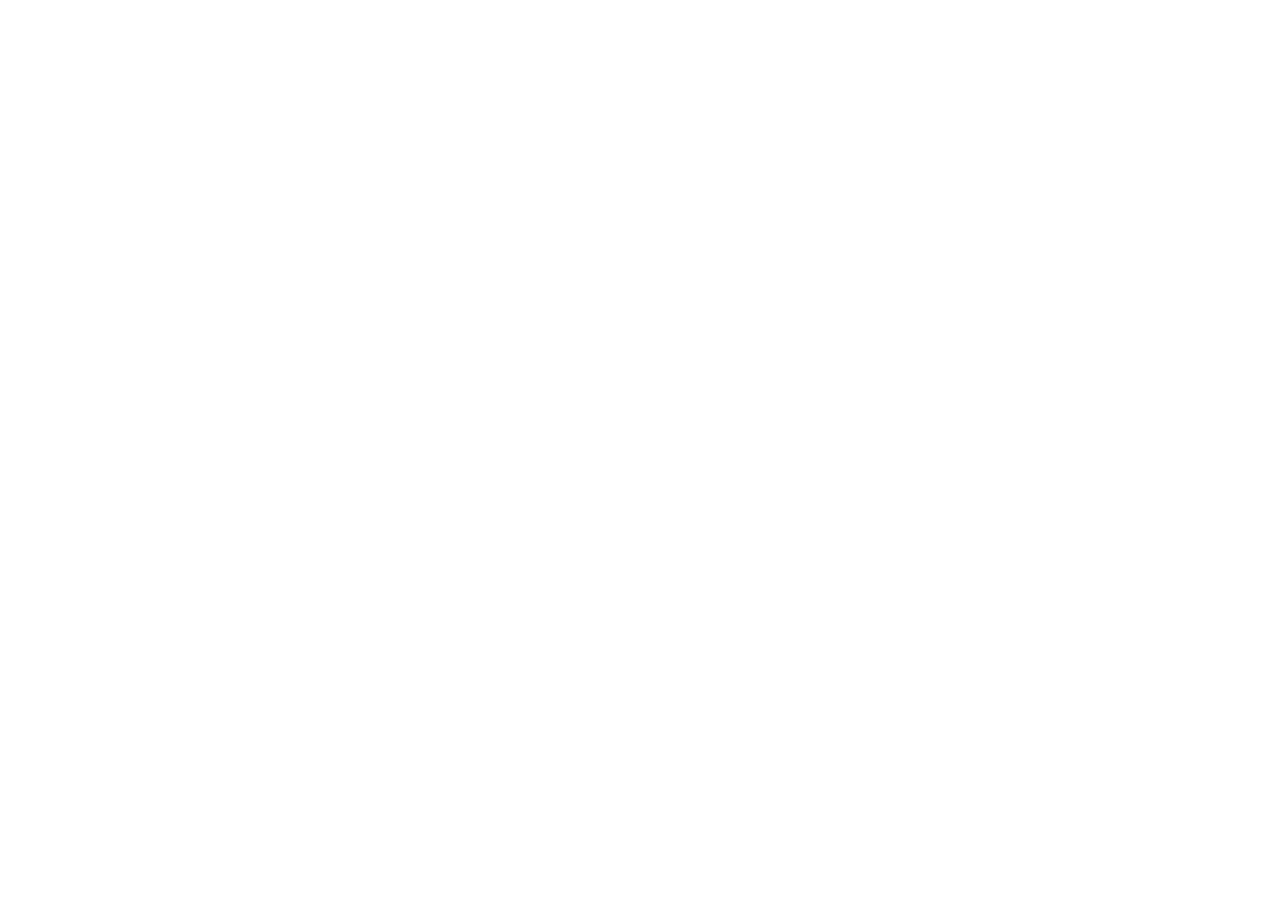
==== index.html @ e0733665 "adding files" ====
<!DOCTYPE html>
<html lan="en">
    <head>
        <meta charset="UTF-8">
        <meta name="viewport" content="width=device-width, initial-scale=1.0"> 
        <title></title>
    
    </head>
    
    <body>
<script src="index.js"> </script>
    </body>

    </html>
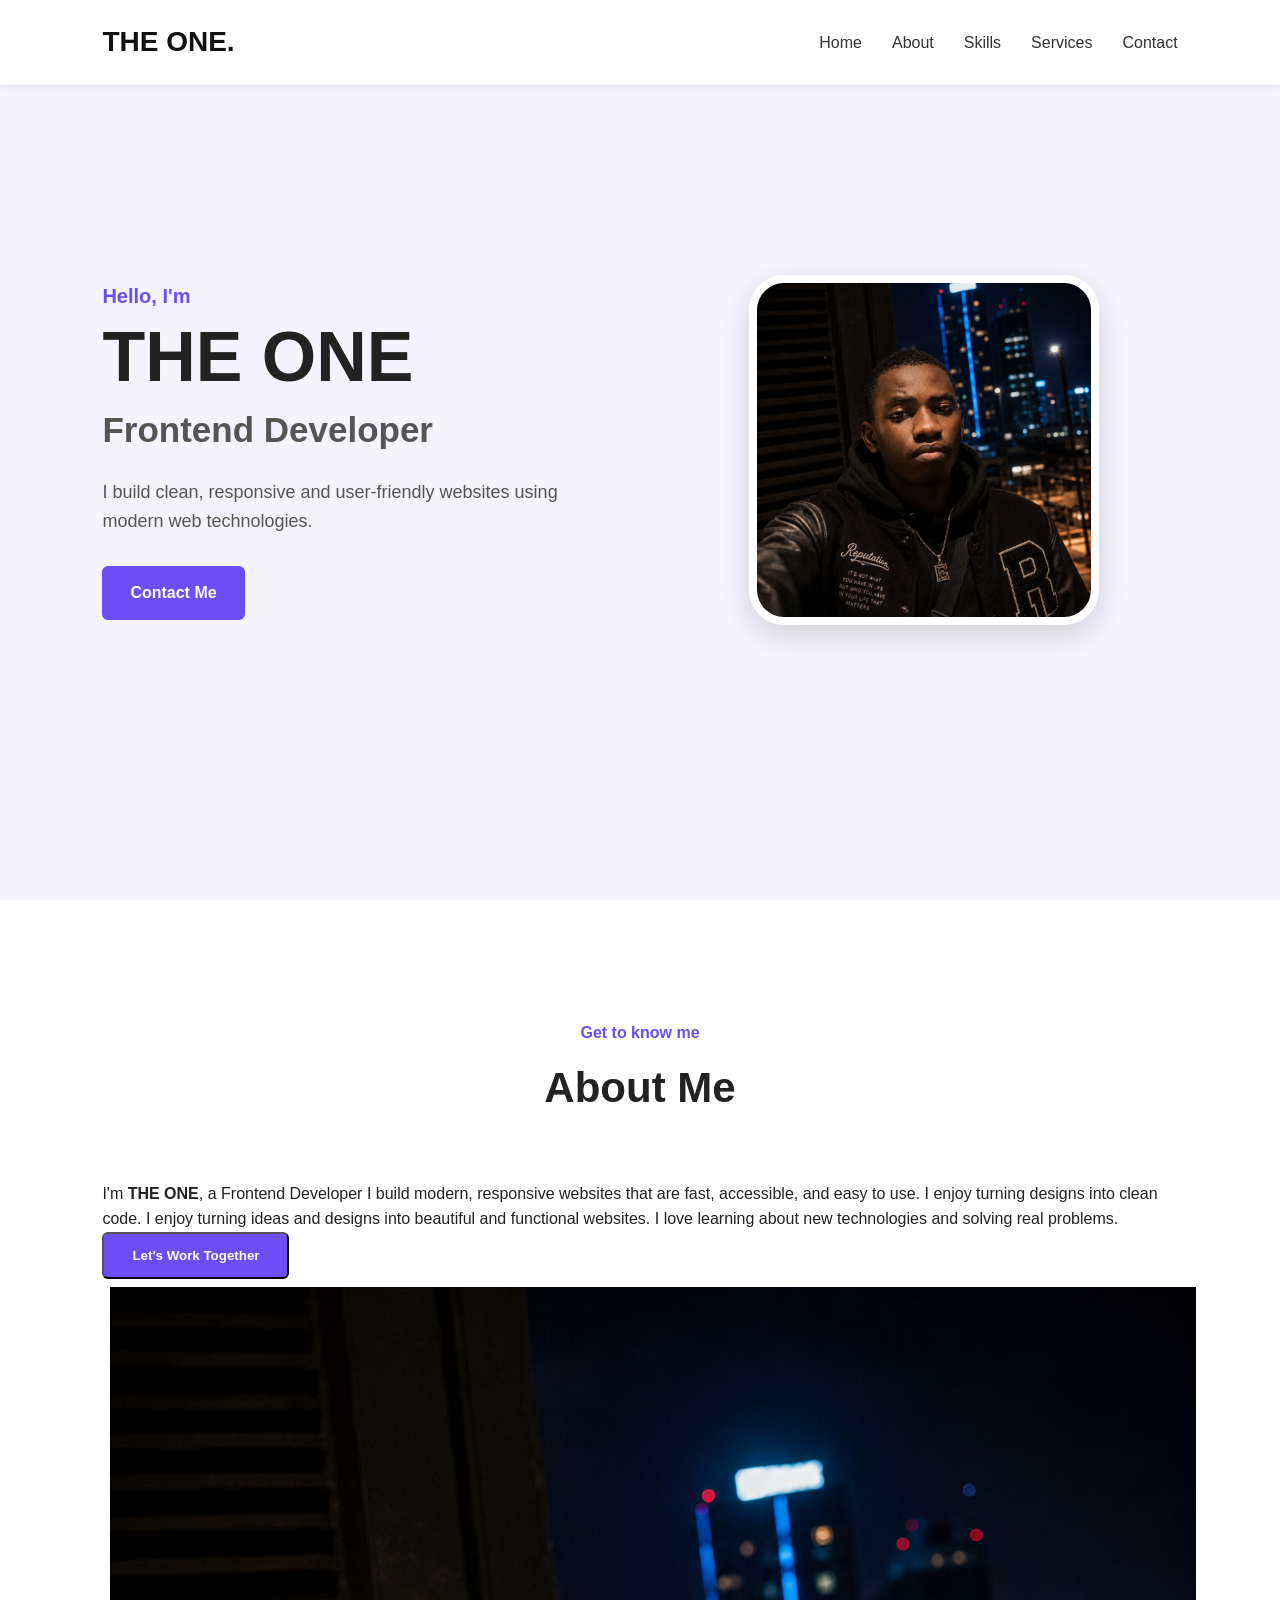
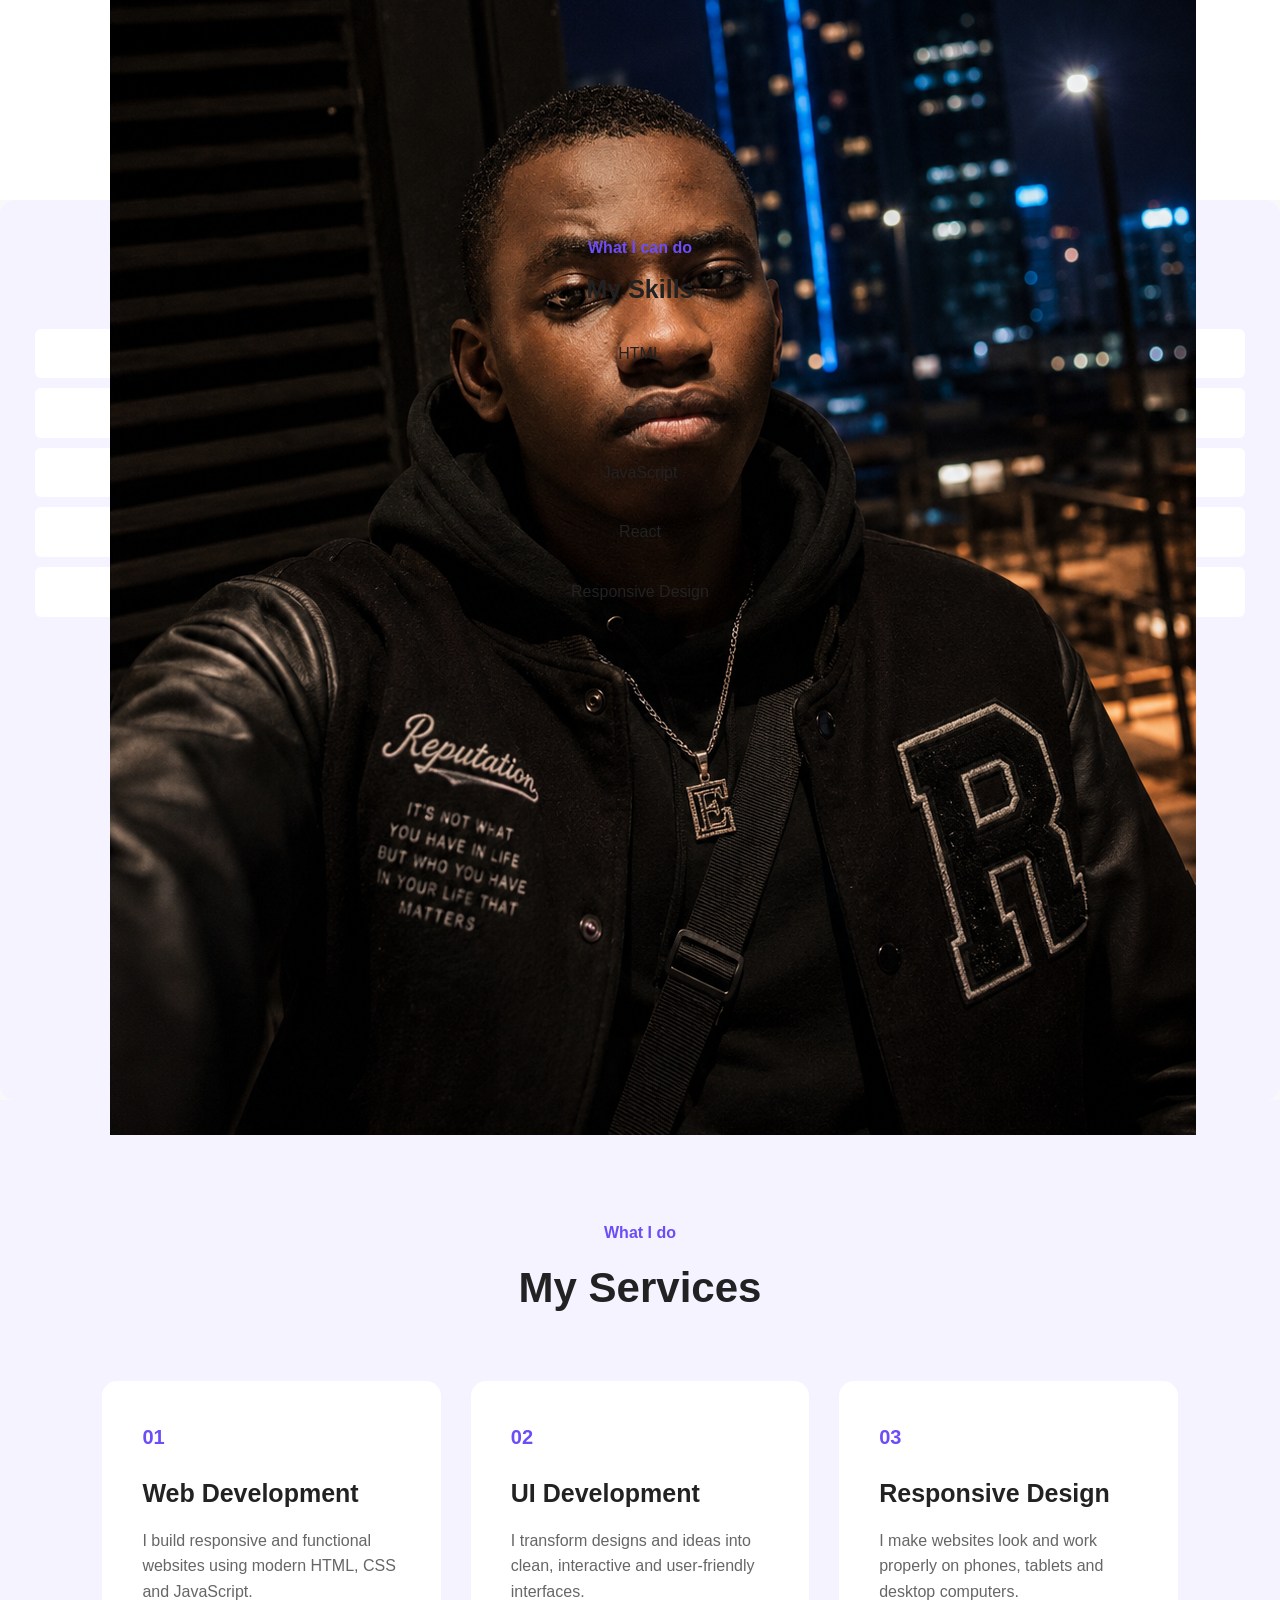
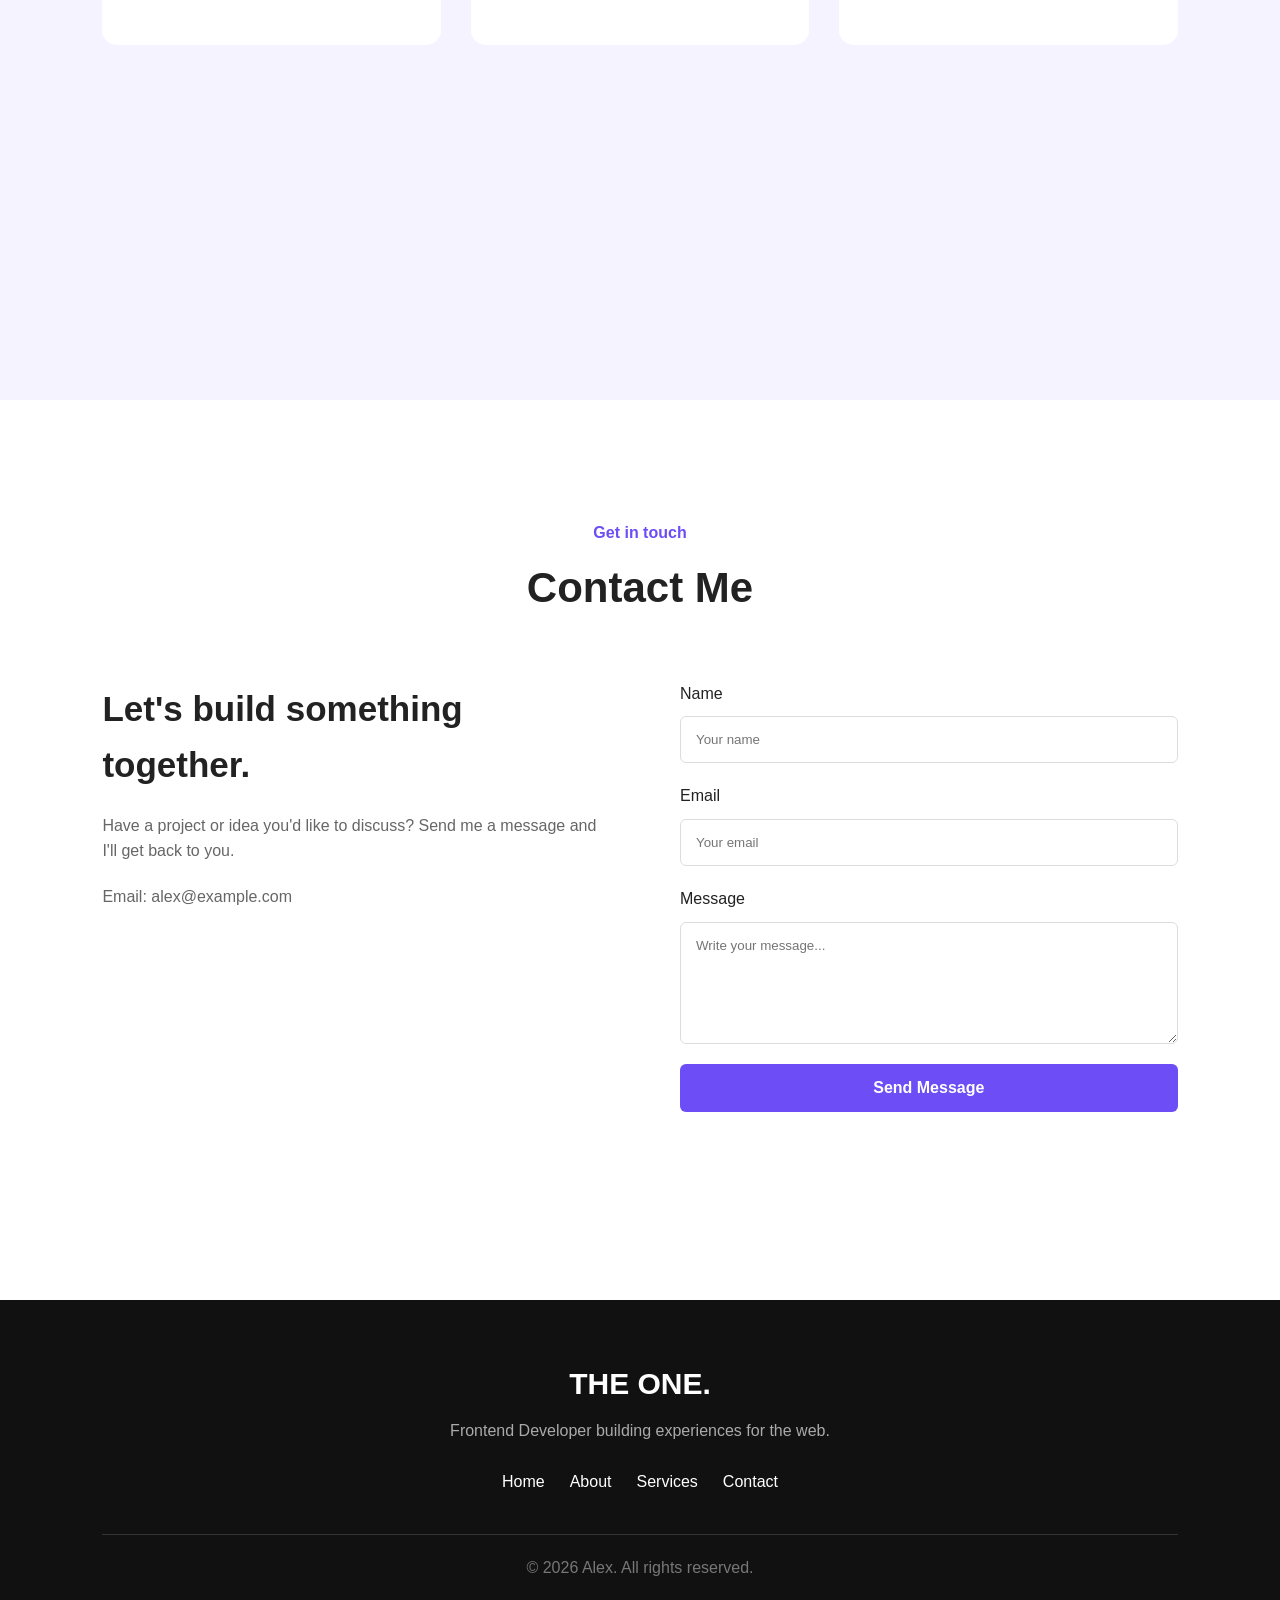
==== commit 13056f0a: "updating root name" ====
--- a/index.html
+++ b/index.html
@@ -2,13 +2,311 @@
 <html lan="en">
     <head>
         <meta charset="UTF-8">
-        <meta name="viewport" content="width=device-width, initial-scale=1.0"> 
-        <title></title>
-    
+<meta name="viewport" content="width=device-width, initial-scale=1.0">    
+<title>my assignment</title>
+<link rel="stylesheet" href="only.css">
+<!--<img src="myproject.jpg">-->
     </head>
-    
     <body>
-<script src="index.js"> </script>
+
+
+        
+    <!-- ================= NAVBAR ================= -->
+
+    <nav class="navbar">
+
+        <div class="logo">
+            <a href="#home">THE ONE.</a>
+        </div>
+
+        <div class="nav-links">
+            <a href="#home">Home</a>
+            <a href="#about">About</a>
+            <a href="#skills">Skills</a>
+            <a href="#Services">Services</a>
+            <a href="#contact">Contact</a>
+        </div>
+
+    </nav>
+      <!-- ================= HOME ================= -->
+
+    <section id="home" class="hero">
+
+        <div class="hero-content">
+
+            <p class="small-text">
+                Hello, I'm
+            </p>
+
+            <h1>
+                THE ONE
+            </h1>
+
+            <h2>
+                Frontend Developer
+            </h2>
+
+            <p>
+                I build clean, responsive and user-friendly websites
+                using modern web technologies.
+            </p>
+
+            <a href="#contact" class="btn">
+                Contact Me
+            </a>
+
+        </div>
+
+
+        <div class="hero-image">
+
+            <img
+                src="my pic.png"
+                alt="THE ONE profile picture"
+            >
+
+        </div>
+
+    </section>
+
+<!-- ===================== ABOUT =========================== -->
+
+    <section id="about" class="about">
+
+   <div class="section-heading">
+
+    <p>Get to know me</p>
+    <h2>About Me</h2>
+
+    </div>
+
+    <div>
+        <p>I'm <strong>THE ONE</strong>, a Frontend Developer
+        
+            I build modern, responsive websites that are fast, accessible, and easy to use. 
+            I enjoy turning designs into clean code.
+          I enjoy turning ideas and designs into beautiful and functional websites.
+            I love learning about new technologies and solving real problems. 
+        </p>
+        <button class="btn">Let's Work Together</button>
+    </div>
+    <div class="about-image">
+        <img src="my pic.png" alt="THE ONE profile picture">
+    </div>
+
+</div>
+    </section>    
+
+    <section id="skills" class="skills">
+        <div class="section-heading">
+            <p>What I can do</p>
+             <h3>My Skills</h3>
+
+                <ul>
+                    <li>HTML</li>
+                    <li>CSS</li>
+                    <li>JavaScript</li>
+                    <li>React</li>
+                    <li>Responsive Design</li>
+                </ul>
+
+        </div>
+
+    </section>
+
+     <!-- ================= SERVICES ================= -->
+
+    <section id="Services" class="services">
+
+        <div class="section-heading">
+
+            <p>What I do</p>
+
+            <h2>My Services</h2>
+
+        </div>
+
+
+        <div class="service-container">
+
+            <!-- Service 1 -->
+
+            <div class="service-card">
+
+                <div class="service-number">
+                    01
+                </div>
+
+                <h3>
+                    Web Development
+                </h3>
+
+                <p>
+                    I build responsive and functional websites
+                    using modern HTML, CSS and JavaScript.
+                </p>
+
+            </div>
+
+
+            <!-- Service 2 -->
+
+            <div class="service-card">
+
+                <div class="service-number">
+                    02
+                </div>
+
+                <h3>
+                    UI Development
+                </h3>
+
+                <p>
+                    I transform designs and ideas into clean,
+                    interactive and user-friendly interfaces.
+                </p>
+
+            </div>
+
+
+            <!-- Service 3 -->
+
+            <div class="service-card">
+
+                <div class="service-number">
+                    03
+                </div>
+                <h3>
+                    Responsive Design
+                </h3>
+
+                <p>
+                    I make websites look and work properly on
+                    phones, tablets and desktop computers.
+                </p>
+
+            </div>
+
+        </div>
+
+    </section>
+
+    <!-- ================= CONTACT ================= -->
+
+    <section id="contact" class="contact">
+
+        <div class="section-heading">
+
+            <p>Get in touch</p>
+
+            <h2>Contact Me</h2>
+
+        </div>
+
+
+        <div class="contact-container">
+
+            <div class="contact-text">
+
+                <h3>
+                    Let's build something together.
+                </h3>
+
+                <p>
+                    Have a project or idea you'd like to discuss?
+                    Send me a message and I'll get back to you.
+                </p>
+
+                <p>
+                    Email: alex@example.com
+                </p>
+
+            </div>
+
+
+            <form class="contact-form">
+
+                <label for="name">
+                    Name
+                </label>
+
+                <input
+                    type="text"
+                    id="name"
+                    placeholder="Your name"
+                >
+
+
+                <label for="email">
+                    Email
+                </label>
+
+                <input
+                    type="email"
+                    id="email"
+                    placeholder="Your email"
+                >
+
+
+                <label for="message">
+                    Message
+                </label>
+
+                <textarea
+                    id="message"
+                    rows="6"
+                    placeholder="Write your message..."
+                ></textarea>
+
+
+                <button type="submit">
+                    Send Message
+                </button>
+
+            </form>
+
+        </div>
+
+    </section>
+
+     <!-- ================= FOOTER ================= -->
+
+    <footer>
+
+        <div class="footer-content">
+
+            <h2>THE ONE.</h2>
+
+            <p>
+                Frontend Developer building experiences for the web.
+            </p>
+
+            <div class="footer-links">
+
+                <a href="#home">Home</a>
+
+                <a href="#about">About</a>
+
+                <a href="#services">Services</a>
+
+                <a href="#contact">Contact</a>
+
+            </div>
+
+        </div>
+
+
+        <div class="copyright">
+
+            <p>
+                © 2026 Alex. All rights reserved.
+            </p>
+
+        </div>
+
+    </footer>
+
+
+   
     </body>
-
-    </html>+</html>
--- a/only.css
+++ b/only.css
@@ -0,0 +1,575 @@
+
+* {
+    margin: 0;
+    padding: 0;
+    box-sizing: border-box;
+}
+
+
+html {
+    scroll-behavior: smooth;
+}
+
+
+body {
+    font-family: Arial, Helvetica, sans-serif;
+    line-height: 1.6;
+    color: #222;
+    background: #f8f8f8;
+}
+
+
+/* =========================
+   NAVBAR
+========================= */
+
+.navbar {
+    position: fixed;
+    top: 0;
+    left: 0;
+
+    width: 100%;
+
+    display: flex;
+    justify-content: space-between;
+    align-items: center;
+
+    padding: 20px 8%;
+
+    background: white;
+
+    z-index: 1000;
+
+    box-shadow: 0 2px 10px rgba(0, 0, 0, 0.08);
+}
+
+
+.logo a {
+    text-decoration: none;
+
+    color: #111;
+
+    font-size: 28px;
+
+    font-weight: bold;
+}
+
+
+.nav-links {
+    display: flex;
+
+    gap: 30px;
+}
+
+
+.nav-links a {
+    text-decoration: none;
+
+    color: #333;
+
+    font-size: 16px;
+
+    transition: 0.3s;
+}
+
+
+.nav-links a:hover {
+    color: #6c4df6;
+}
+
+/* =========================
+   GENERAL
+========================= */
+
+section {
+    min-height: 100vh;
+
+    padding: 120px 8%;
+}
+
+
+.section-heading {
+    text-align: center;
+
+    margin-bottom: 60px;
+}
+
+
+.section-heading p {
+    color: #6c4df6;
+
+    font-weight: bold;
+
+    margin-bottom: 8px;
+}
+
+
+.section-heading h2 {
+    font-size: 42px;
+}
+
+
+/* =========================
+   HERO
+========================= */
+
+.hero {
+    display: flex;
+
+    justify-content: space-between;
+
+    align-items: center;
+
+    gap: 60px;
+
+    background: #f5f3ff;
+}
+
+
+.hero-content {
+    flex: 1;
+}
+
+
+.small-text {
+    color: #6c4df6;
+
+    font-size: 20px;
+
+    font-weight: bold;
+}
+
+
+.hero h1 {
+    font-size: 70px;
+
+    line-height: 1;
+
+    margin: 10px 0;
+}
+
+
+.hero h2 {
+    font-size: 35px;
+
+    margin-bottom: 20px;
+
+    color: #555;
+}
+
+
+.hero-content > p:not(.small-text) {
+    max-width: 550px;
+
+    margin-bottom: 30px;
+
+    color: #555;
+
+    font-size: 18px;
+}
+
+
+/* Hero Image */
+
+.hero-image {
+    flex: 1;
+
+    display: flex;
+
+    justify-content: center;
+}
+
+
+.hero-image img {
+    width: 350px;
+
+    height: 350px;
+
+    object-fit: cover;
+
+    border-radius: 10%;
+
+    border: 8px solid white;
+
+    box-shadow: 0 10px 30px rgba(0, 0, 0, 0.15);
+}
+
+
+/* Button */
+
+.btn {
+    display: inline-block;
+
+    padding: 14px 28px;
+
+    background: #6c4df6;
+
+    color: white;
+
+    text-decoration: none;
+
+    border-radius: 6px;
+
+    font-weight: bold;
+
+    transition: 0.3s;
+}
+
+
+.btn:hover {
+    background: #5034d4;
+
+    transform: translateY(-3px);
+}
+
+/* =========================
+   ABOUT
+========================= */
+
+.about {
+    background: white;
+}
+
+
+.about-content {
+    display: flex;
+
+    justify-content: space-between;
+
+    gap: 80px;
+}
+
+
+.about-text {
+    flex: 1;
+}
+
+
+.about-text h3 {
+    font-size: 30px;
+
+    margin-bottom: 20px;
+}
+
+
+.about-text p {
+    color: #666;
+}
+.about-image{
+     
+    width: 20px;
+    height: 20px;
+
+    object-fit: cover;
+
+    border-radius: 10%;
+
+    border: 8px solid white;
+}
+
+.skills {
+    flex: 1;
+
+    background: #f5f3ff;
+
+    padding: 35px;
+
+    border-radius: 15px;
+}
+
+
+.skills h3 {
+    font-size: 25px;
+
+    margin-bottom: 20px;
+}
+
+
+.skills ul {
+    list-style: none;
+}
+
+
+.skills li {
+    background: white;
+
+    padding: 12px 15px;
+
+    margin-bottom: 10px;
+
+    border-radius: 6px;
+}
+
+/* =========================
+   SERVICES
+========================= */
+
+.services {
+    background: #f5f3ff;
+}
+
+
+.service-container {
+    display: flex;
+
+    gap: 30px;
+}
+
+
+.service-card {
+    flex: 1;
+
+    background: white;
+
+    padding: 40px;
+
+    border-radius: 15px;
+
+    transition: 0.3s;
+}
+
+
+.service-card:hover {
+    transform: translateY(-10px);
+
+    box-shadow: 0 15px 30px rgba(0, 0, 0, 0.1);
+}
+
+
+.service-number {
+    color: #6c4df6;
+
+    font-size: 20px;
+
+    font-weight: bold;
+
+    margin-bottom: 20px;
+}
+
+
+.service-card h3 {
+    font-size: 25px;
+
+    margin-bottom: 15px;
+}
+
+
+.service-card p {
+    color: #666;
+}
+
+/* =========================
+   CONTACT
+========================= */
+
+.contact {
+    background: white;
+}
+
+
+.contact-container {
+    display: flex;
+
+    gap: 80px;
+}
+
+
+.contact-text {
+    flex: 1;
+}
+
+
+.contact-text h3 {
+    font-size: 35px;
+
+    margin-bottom: 20px;
+}
+.contact-text p {
+    color: #666;
+
+    margin-bottom: 20px;
+}
+
+
+.contact-form {
+    flex: 1;
+
+    display: flex;
+
+    flex-direction: column;
+
+    gap: 10px;
+}
+
+
+.contact-form input,
+.contact-form textarea {
+    width: 100%;
+
+    padding: 15px;
+
+    border: 1px solid #ddd;
+
+    border-radius: 6px;
+
+    font-family: inherit;
+
+    margin-bottom: 10px;
+}
+
+
+.contact-form input:focus,
+.contact-form textarea:focus {
+    outline: none;
+
+    border-color: #6c4df6;
+}
+
+
+.contact-form button {
+    border: none;
+
+    padding: 15px;
+
+    background: #6c4df6;
+
+    color: white;
+
+    font-size: 16px;
+
+    font-weight: bold;
+
+    border-radius: 6px;
+
+    cursor: pointer;
+
+    transition: 0.3s;
+}
+
+
+.contact-form button:hover {
+    background: #5034d4;
+}
+
+
+/* =========================
+   FOOTER
+========================= */
+
+footer {
+    background: #111;
+
+    color: white;
+
+    padding: 60px 8% 20px;
+}
+
+
+.footer-content {
+    text-align: center;
+
+    margin-bottom: 40px;
+}
+
+
+.footer-content h2 {
+    font-size: 30px;
+
+    margin-bottom: 10px;
+}
+
+
+.footer-content p {
+    color: #aaa;
+
+    margin-bottom: 25px;
+}
+
+
+.footer-links {
+    display: flex;
+
+    justify-content: center;
+
+    gap: 25px;
+}
+
+
+.footer-links a {
+    color: white;
+
+    text-decoration: none;
+
+    transition: 0.3s;
+}
+
+
+.footer-links a:hover {
+    color: #6c4df6;
+}
+
+
+.copyright {
+    text-align: center;
+
+    border-top: 1px solid #333;
+
+    padding-top: 20px;
+
+    color: #777;
+}
+
+   /* background-image: url("Logo\ Mockup\ on\ iron\ wall.jpg");
+    background-repeat: no-repeat;
+    background-attachment: fixed;
+    background-position: center; */
+ /*
+    background: linear-gradient(to left, red, blue);
+    background-repeat: no-repeat;
+    background-attachment: fixed;
+}
+*/
+
+/*
+
+#heading{
+    color:red;
+    margin-top: 40px;
+    font-size: 60px;
+}
+.text{
+    color:blue;
+    margin-top: 40px;
+    font-size: 22px;
+}
+button{
+    background-color:purple;
+    color:white;
+    padding: 15px 35px;
+    border: none;
+    border-radius: 100%;
+    margin-top: 20px;
+    font-size: 16px;
+    cursor: pointer;
+    transition: 0.3s;
+    box-shadow: 0 5px 15px rgba(0,0,0,0.2);
+}
+body{
+    margin:30px;
+    margin-top: 40px;
+    text-align: center;
+    background-color: #f5f5f5;
+}
+button:hover{
+    background-color: darkviolet;
+}
+.omo{
+    background-color: red;
+    padding: 20px;
+    width: 300px;
+    margin: 30px auto;
+    border-radius: 10px;
+    border: 3px solid black;
+    text-align: center;
+   
+}*/
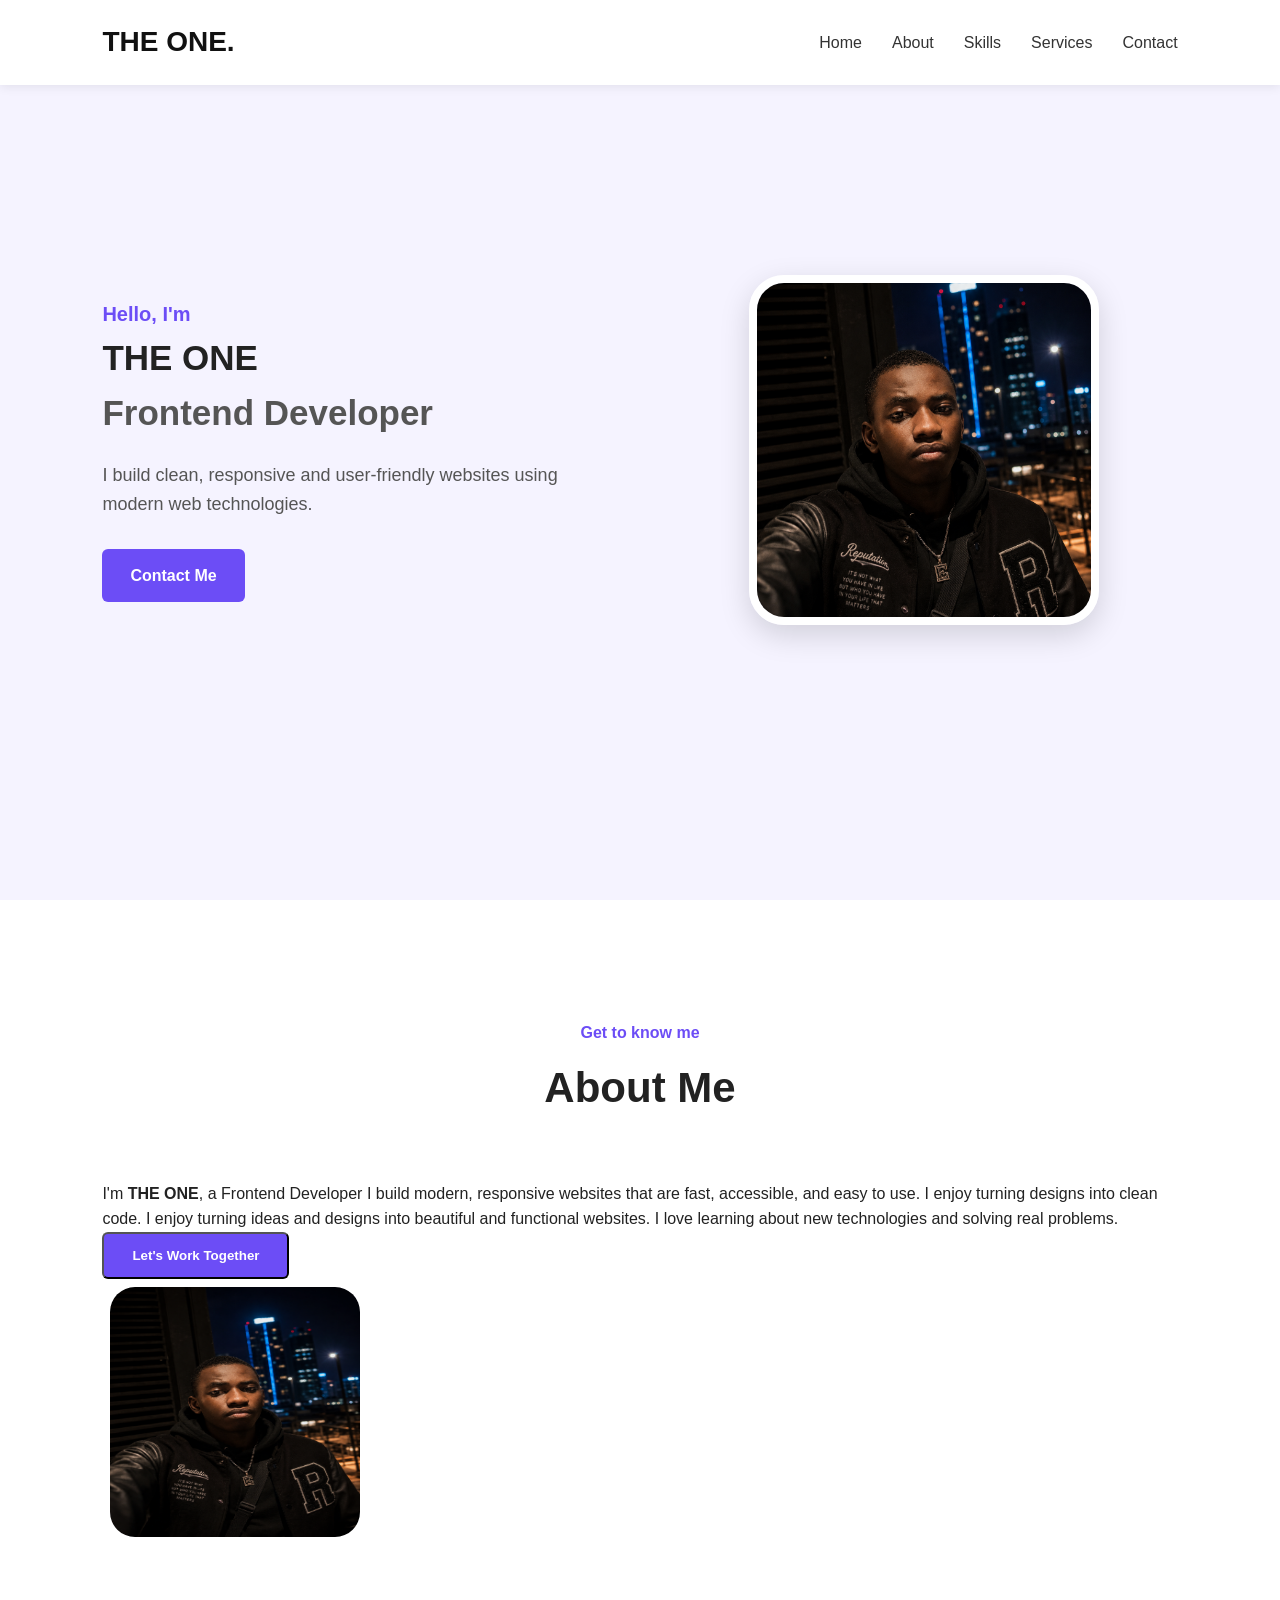
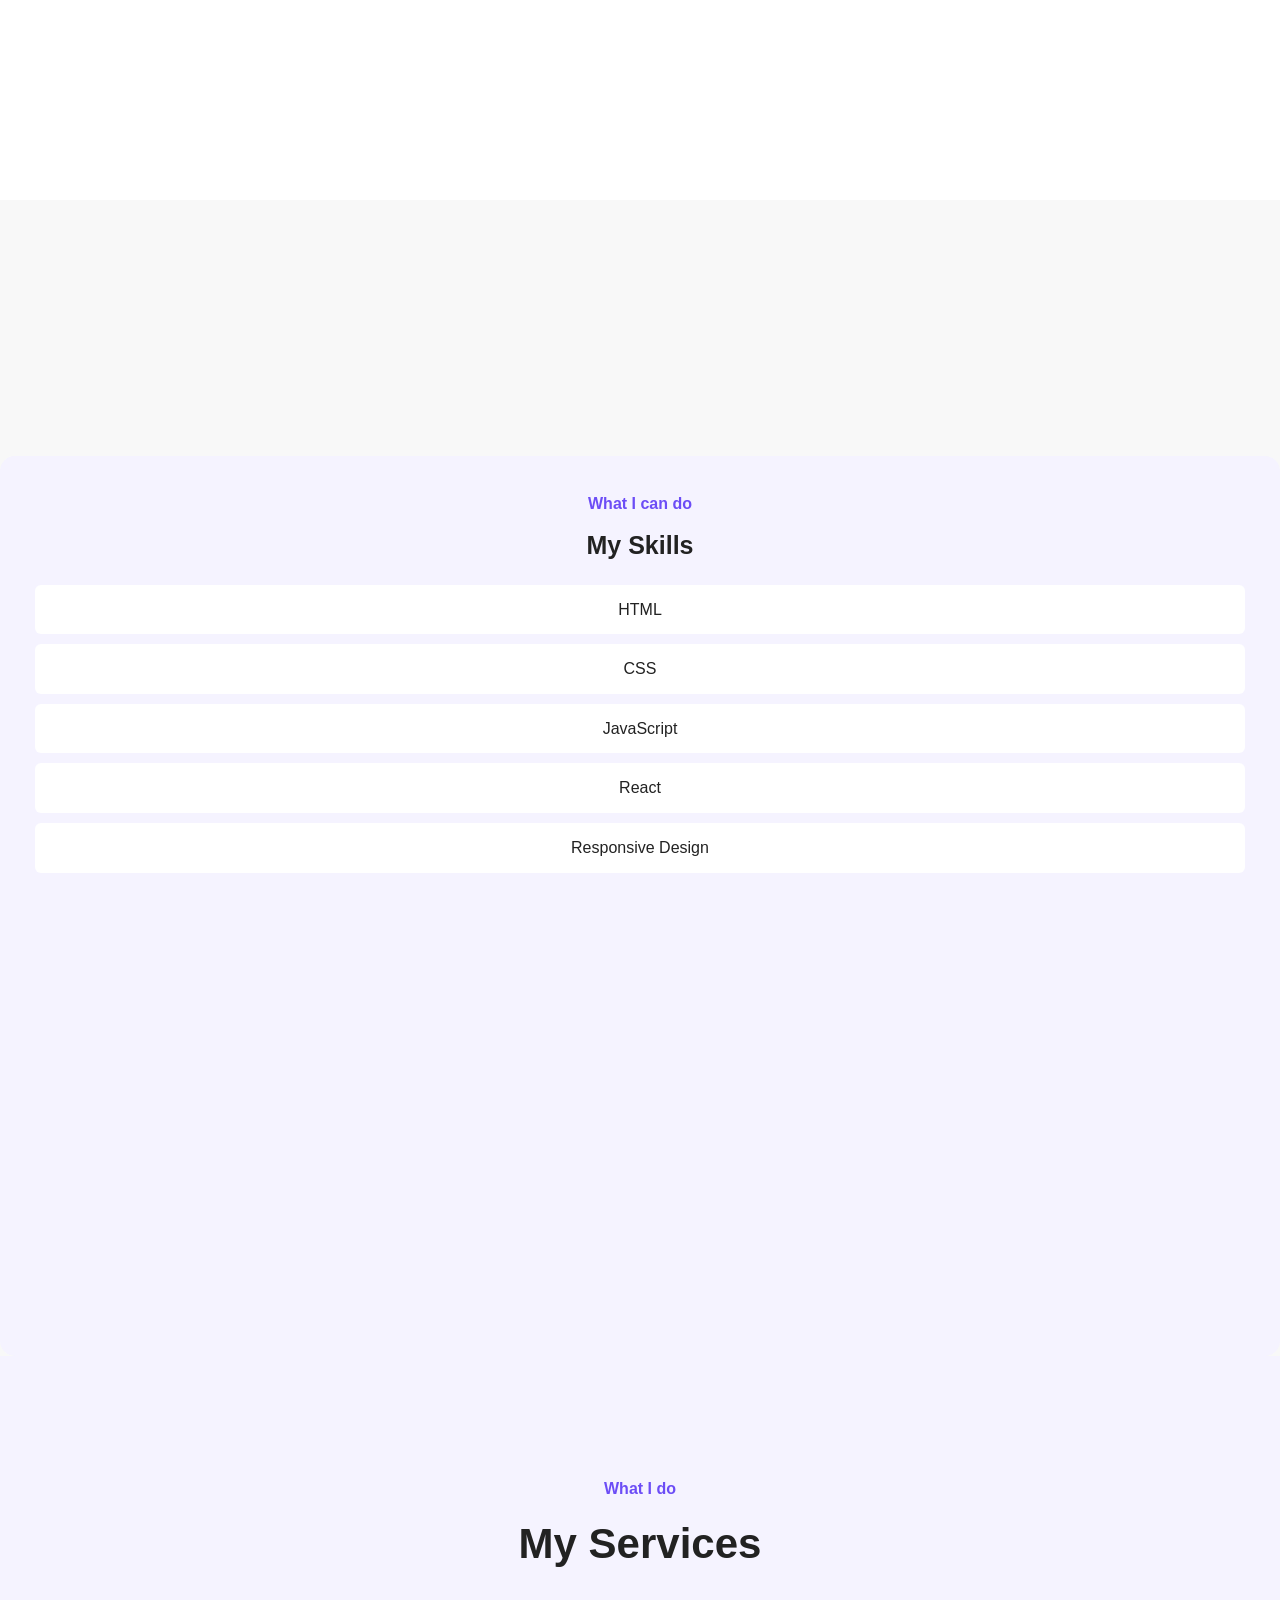
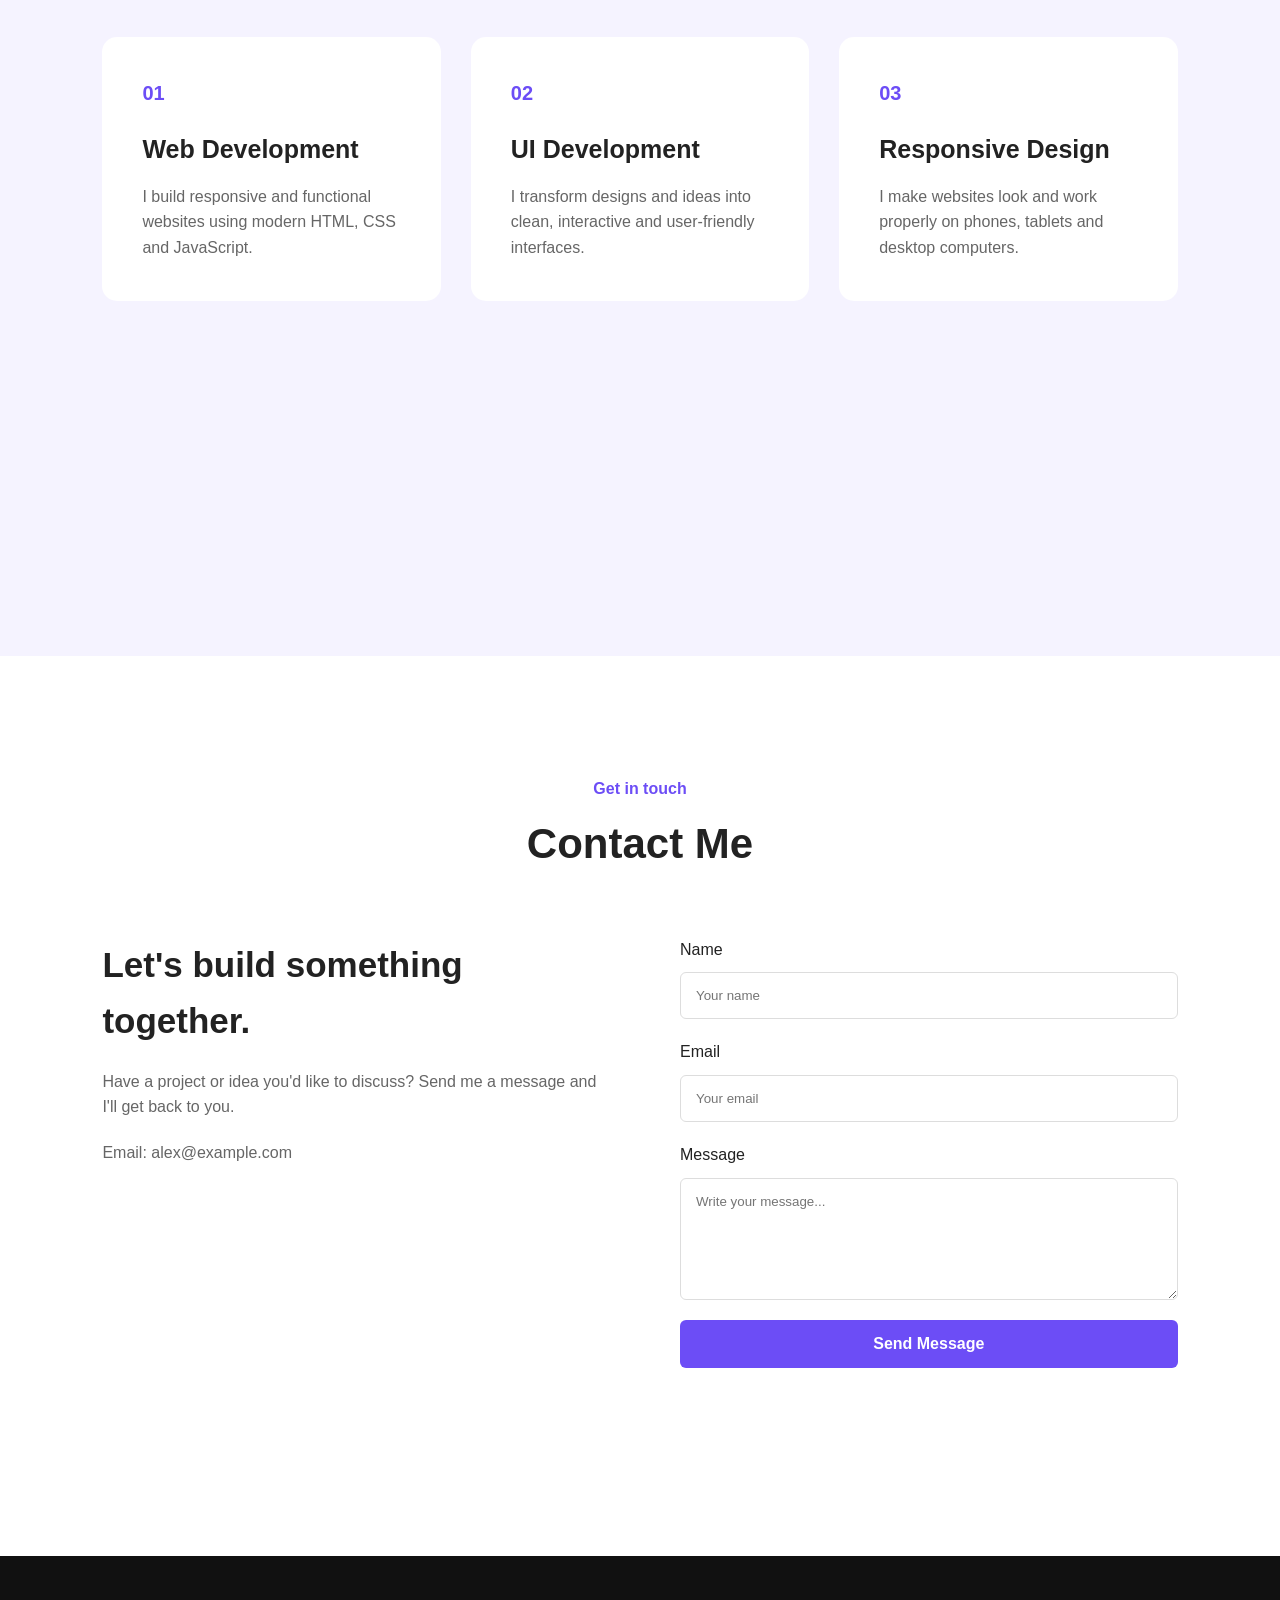
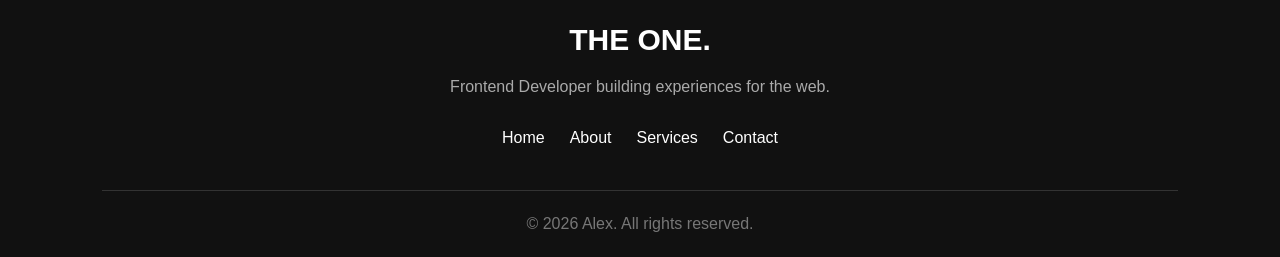
==== commit d492d68c: "Updating CSS" ====
--- a/index.html
+++ b/index.html
@@ -4,7 +4,7 @@
         <meta charset="UTF-8">
 <meta name="viewport" content="width=device-width, initial-scale=1.0">    
 <title>my assignment</title>
-<link rel="stylesheet" href="only.css">
+<link rel="stylesheet" href="style.css">
 <!--<img src="myproject.jpg">-->
     </head>
     <body>
@@ -91,12 +91,15 @@
         <button class="btn">Let's Work Together</button>
     </div>
     <div class="about-image">
-        <img src="my pic.png" alt="THE ONE profile picture">
+        <img style="width: 250px;
+         height: 250px;
+         border-radius: 10%;
+          " src="my pic.png" alt="THE ONE profile picture">
     </div>
 
 </div>
     </section>    
-
+<br><br><br><br><br><br><br><br><br><br>
     <section id="skills" class="skills">
         <div class="section-heading">
             <p>What I can do</p>
--- a/style.css
+++ b/style.css
@@ -0,0 +1,755 @@
+
+* {
+    margin: 0;
+    padding: 0;
+    box-sizing: border-box;
+}
+
+
+html {
+    scroll-behavior: smooth;
+}
+
+
+body {
+    font-family: Arial, Helvetica, sans-serif;
+    line-height: 1.6;
+    color: #222;
+    background: #f8f8f8;
+}
+
+
+/* =========================
+   NAVBAR
+========================= */
+
+.navbar {
+    position: fixed;
+    top: 0;
+    left: 0;
+
+    width: 100%;
+
+    display: flex;
+    justify-content: space-between;
+    align-items: center;
+
+    padding: 20px 8%;
+
+    background: white;
+
+    z-index: 1000;
+
+    box-shadow: 0 2px 10px rgba(0, 0, 0, 0.08);
+}
+
+
+.logo a {
+    text-decoration: none;
+
+    color: #111;
+
+    font-size: 28px;
+
+    font-weight: bold;
+}
+
+
+.nav-links {
+    display: flex;
+
+    gap: 30px;
+}
+
+
+.nav-links a {
+    text-decoration: none;
+
+    color: #333;
+
+    font-size: 16px;
+
+    transition: 0.3s;
+}
+
+
+.nav-links a:hover {
+    color: #6c4df6;
+}
+
+/* =========================
+   GENERAL
+========================= */
+
+section {
+    min-height: 100vh;
+
+    padding: 120px 8%;
+}
+
+
+.section-heading {
+    text-align: center;
+
+    margin-bottom: 60px;
+}
+
+
+.section-heading p {
+    color: #6c4df6;
+
+    font-weight: bold;
+
+    margin-bottom: 8px;
+}
+
+
+.section-heading h2 {
+    font-size: 42px;
+}
+
+
+/* =========================
+   HERO
+========================= */
+
+.hero {
+    display: flex;
+
+    justify-content: space-between;
+
+    align-items: center;
+
+    gap: 60px;
+
+    background: #f5f3ff;
+}
+
+
+.hero-content {
+    flex: 1;
+}
+
+
+.small-text {
+    color: #6c4df6;
+
+    font-size: 20px;
+
+    font-weight: bold;
+}
+
+
+.hero h1 {
+    font-size: 70px;
+
+    line-height: 1;
+
+    margin: 10px 0;
+}
+
+
+.hero h2 {
+    font-size: 35px;
+
+    margin-bottom: 20px;
+
+    color: #555;
+}
+
+
+.hero-content > p:not(.small-text) {
+    max-width: 550px;
+
+    margin-bottom: 30px;
+
+    color: #555;
+
+    font-size: 18px;
+}
+
+
+/* Hero Image */
+
+.hero-image {
+    flex: 1;
+
+    display: flex;
+
+    justify-content: center;
+}
+
+
+.hero-image img {
+    width: 350px;
+
+    height: 350px;
+
+    object-fit: cover;
+
+    border-radius: 10%;
+
+    border: 8px solid white;
+
+    box-shadow: 0 10px 30px rgba(0, 0, 0, 0.15);
+}
+
+
+/* Button */
+
+.btn {
+    display: inline-block;
+
+    padding: 14px 28px;
+
+    background: #6c4df6;
+
+    color: white;
+
+    text-decoration: none;
+
+    border-radius: 6px;
+
+    font-weight: bold;
+
+    transition: 0.3s;
+}
+
+
+.btn:hover {
+    background: #5034d4;
+
+    transform: translateY(-3px);
+}
+
+/* =========================
+   ABOUT
+========================= */
+
+.about {
+    background: white;
+}
+
+
+.about-content {
+    display: flex;
+
+    justify-content: space-between;
+
+    gap: 80px;
+}
+
+
+.about-text {
+    flex: 1;
+}
+
+
+.about-text h3 {
+    font-size: 30px;
+
+    margin-bottom: 20px;
+}
+
+
+.about-text p {
+    color: #666;
+}
+.about-image {
+     
+    width: 20px;
+    height: 20px;
+
+    object-fit: cover;
+
+    border-radius: 10%;
+
+    border: 8px solid white;
+}
+
+.skills {
+    flex: 1;
+
+    background: #f5f3ff;
+
+    padding: 35px;
+
+    border-radius: 15px;
+}
+
+
+.skills h3 {
+    font-size: 25px;
+
+    margin-bottom: 20px;
+}
+
+
+.skills ul {
+    list-style: none;
+}
+
+
+.skills li {
+    background: white;
+
+    padding: 12px 15px;
+
+    margin-bottom: 10px;
+
+    border-radius: 6px;
+}
+
+/* =========================
+   SERVICES
+========================= */
+
+.services {
+    background: #f5f3ff;
+}
+
+
+.service-container {
+    display: flex;
+
+    gap: 30px;
+}
+
+
+.service-card {
+    flex: 1;
+
+    background: white;
+
+    padding: 40px;
+
+    border-radius: 15px;
+
+    transition: 0.3s;
+}
+
+
+.service-card:hover {
+    transform: translateY(-10px);
+
+    box-shadow: 0 15px 30px rgba(0, 0, 0, 0.1);
+}
+
+
+.service-number {
+    color: #6c4df6;
+
+    font-size: 20px;
+
+    font-weight: bold;
+
+    margin-bottom: 20px;
+}
+
+
+.service-card h3 {
+    font-size: 25px;
+
+    margin-bottom: 15px;
+}
+
+
+.service-card p {
+    color: #666;
+}
+
+/* =========================
+   CONTACT
+========================= */
+
+.contact {
+    background: white;
+}
+
+
+.contact-container {
+    display: flex;
+
+    gap: 80px;
+}
+
+
+.contact-text {
+    flex: 1;
+}
+
+
+.contact-text h3 {
+    font-size: 35px;
+
+    margin-bottom: 20px;
+}
+.contact-text p {
+    color: #666;
+
+    margin-bottom: 20px;
+}
+
+
+.contact-form {
+    flex: 1;
+
+    display: flex;
+
+    flex-direction: column;
+
+    gap: 10px;
+}
+
+
+.contact-form input,
+.contact-form textarea {
+    width: 100%;
+
+    padding: 15px;
+
+    border: 1px solid #ddd;
+
+    border-radius: 6px;
+
+    font-family: inherit;
+
+    margin-bottom: 10px;
+}
+
+
+.contact-form input:focus,
+.contact-form textarea:focus {
+    outline: none;
+
+    border-color: #6c4df6;
+}
+
+
+.contact-form button {
+    border: none;
+
+    padding: 15px;
+
+    background: #6c4df6;
+
+    color: white;
+
+    font-size: 16px;
+
+    font-weight: bold;
+
+    border-radius: 6px;
+
+    cursor: pointer;
+
+    transition: 0.3s;
+}
+
+
+.contact-form button:hover {
+    background: #5034d4;
+}
+
+
+/* =========================
+   FOOTER
+========================= */
+
+footer {
+    background: #111;
+
+    color: white;
+
+    padding: 60px 8% 20px;
+}
+
+
+.footer-content {
+    text-align: center;
+
+    margin-bottom: 40px;
+}
+
+
+.footer-content h2 {
+    font-size: 30px;
+
+    margin-bottom: 10px;
+}
+
+
+.footer-content p {
+    color: #aaa;
+
+    margin-bottom: 25px;
+}
+
+
+.footer-links {
+    display: flex;
+
+    justify-content: center;
+
+    gap: 25px;
+}
+
+
+.footer-links a {
+    color: white;
+
+    text-decoration: none;
+
+    transition: 0.3s;
+}
+
+
+.footer-links a:hover {
+    color: #6c4df6;
+}
+
+
+.copyright {
+    text-align: center;
+
+    border-top: 1px solid #333;
+
+    padding-top: 20px;
+
+    color: #777;
+}
+
+   /* background-image: url("Logo\ Mockup\ on\ iron\ wall.jpg");
+    background-repeat: no-repeat;
+    background-attachment: fixed;
+    background-position: center; */
+ /*
+    background: linear-gradient(to left, red, blue);
+    background-repeat: no-repeat;
+    background-attachment: fixed;
+}
+*/
+
+/*
+
+#heading{
+    color:red;
+    margin-top: 40px;
+    font-size: 60px;
+}
+.text{
+    color:blue;
+    margin-top: 40px;
+    font-size: 22px;
+}
+button{
+    background-color:purple;
+    color:white;
+    padding: 15px 35px;
+    border: none;
+    border-radius: 100%;
+    margin-top: 20px;
+    font-size: 16px;
+    cursor: pointer;
+    transition: 0.3s;
+    box-shadow: 0 5px 15px rgba(0,0,0,0.2);
+}
+body{
+    margin:30px;
+    margin-top: 40px;
+    text-align: center;
+    background-color: #f5f5f5;
+}
+button:hover{
+    background-color: darkviolet;
+}
+.omo{
+    background-color: red;
+    padding: 20px;
+    width: 300px;
+    margin: 30px auto;
+    border-radius: 10px;
+    border: 3px solid black;
+    text-align: center;
+   
+}*/
+
+@media (max-width: 768px) {
+
+    .navbar {
+        padding: 18px 5%;
+    }
+
+
+    .nav-links {
+        gap: 12px;
+    }
+
+
+    .nav-links a {
+        font-size: 14px;
+    }
+
+
+    section {
+        padding: 100px 5%;
+    }
+
+
+    /* Hero */
+
+    .hero {
+        flex-direction: column;
+
+        text-align: center;
+
+        padding-top: 140px;
+    }
+
+
+    .hero h1 {
+        font-size: 50px;
+    }
+
+
+    .hero h2 {
+        font-size: 27px;
+    }
+
+
+    .hero-image img {
+        width: 260px;
+
+        height: 260px;
+    }
+
+
+    /* About */
+
+    .about-content {
+        flex-direction: column;
+
+        gap: 40px;
+    }
+
+
+    /* Services */
+
+    .service-container {
+        flex-direction: column;
+    }
+
+
+    /* Contact */
+
+    .contact-container {
+        flex-direction: column;
+
+        gap: 40px;
+    }
+
+
+    .section-heading h2 {
+        font-size: 35px;
+    }
+
+}
+
+
+/* =========================
+   SMALL PHONES
+========================= */
+
+@media (max-width: 480px) {
+
+    .navbar {
+        flex-direction: column;
+
+        gap: 10px;
+    }
+
+
+    .nav-links {
+        gap: 10px;
+    }
+
+
+    .nav-links a {
+        font-size: 12px;
+    }
+
+
+    .hero {
+        flex-direction: column;
+    }
+
+
+    .hero h1 {
+        font-size: 42px;
+    }
+
+
+    .hero h2 {
+        font-size: 23px;
+    }
+
+
+    .hero-image img {
+        width: 220px;
+
+        height: 220px;
+    }
+
+
+    .footer-links {
+        flex-wrap: wrap;
+    }
+}
+
+
+@media (min-width: 768px) {
+
+    .hero h1 {
+        font-size: 35px;
+    }
+    
+.about {
+    background: white;
+}
+
+
+.about-content {
+    display: flex;
+
+    justify-content: space-between;
+
+    gap: 80px;
+}
+
+.about-text {
+    flex: 1;
+}
+
+
+.about-text h3 {
+    font-size: 30px;
+
+    margin-bottom: 20px;
+}
+
+
+.about-text p {
+    color: #666;
+}
+.about-image {
+     
+    width: 200px;
+    height: 100px;
+
+    object-fit: cover;
+
+    border-radius: 10%;
+
+    border: 8px solid white;
+}
+}
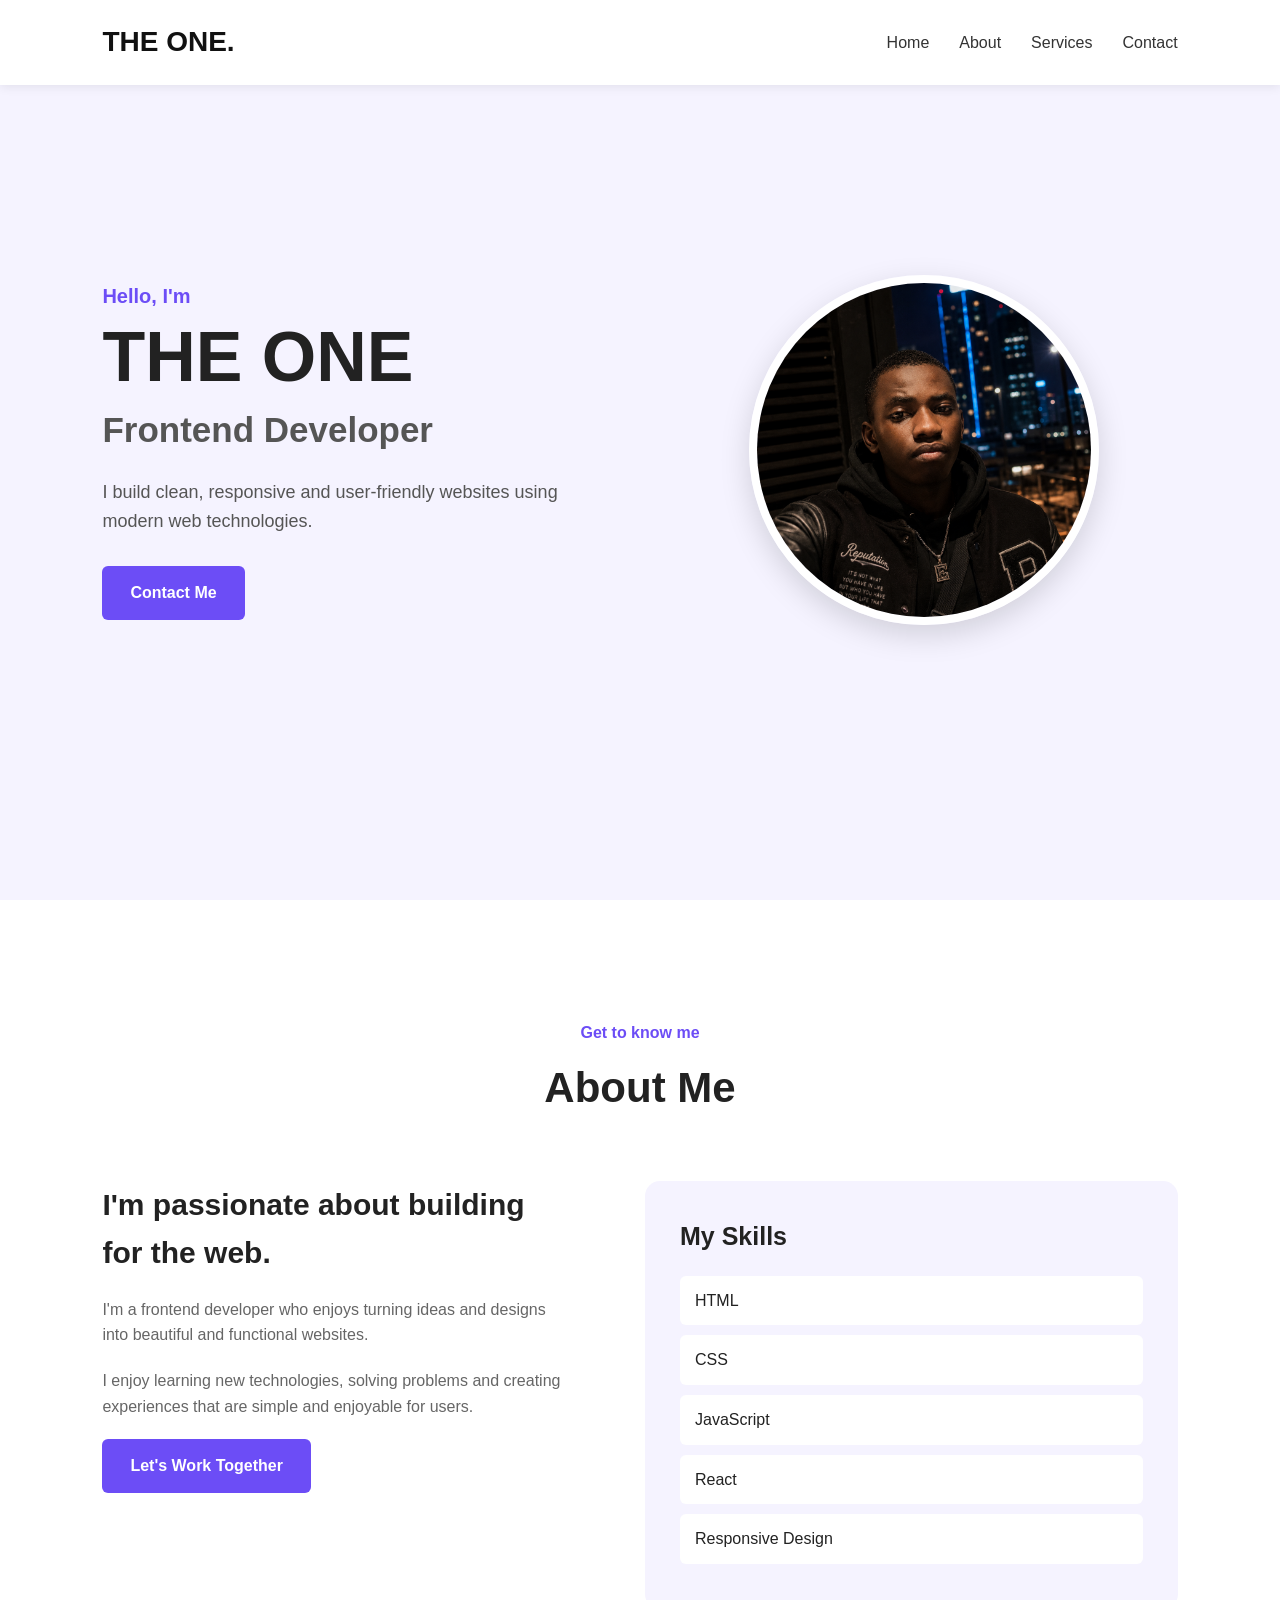
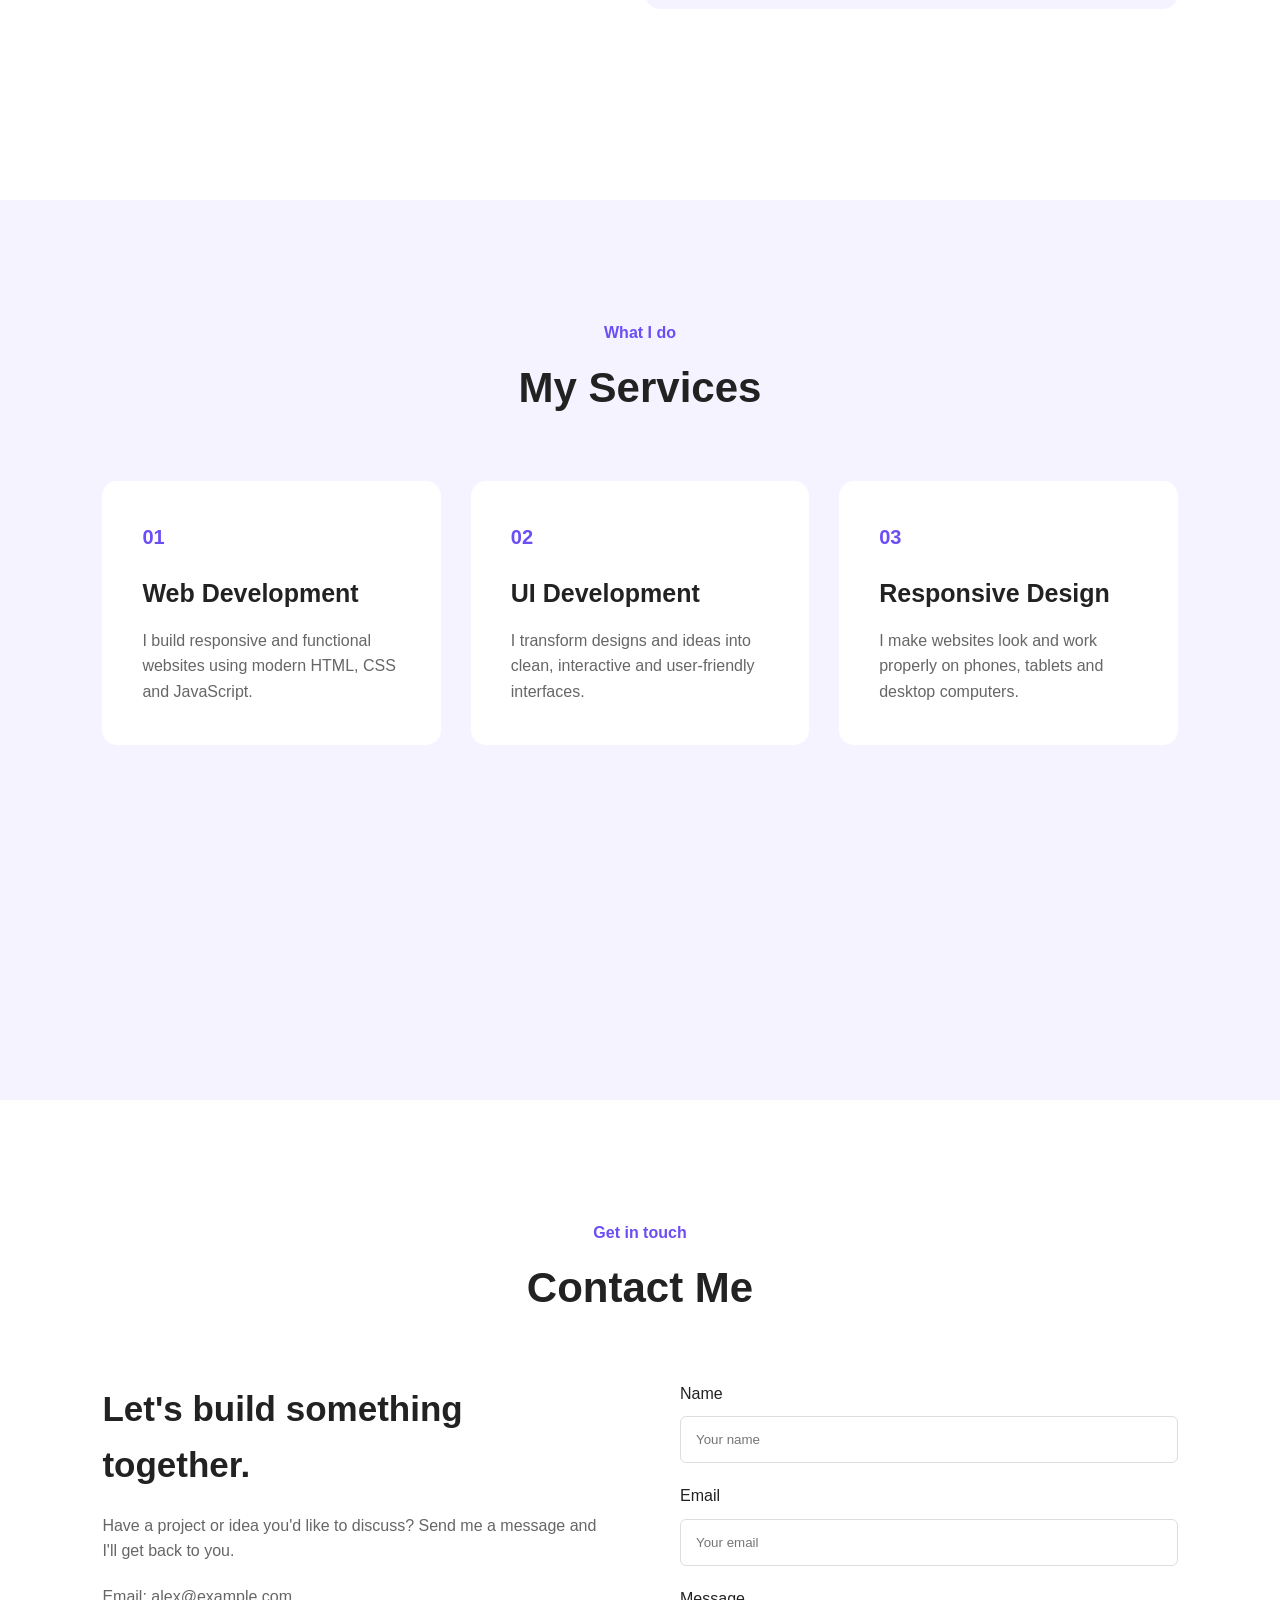
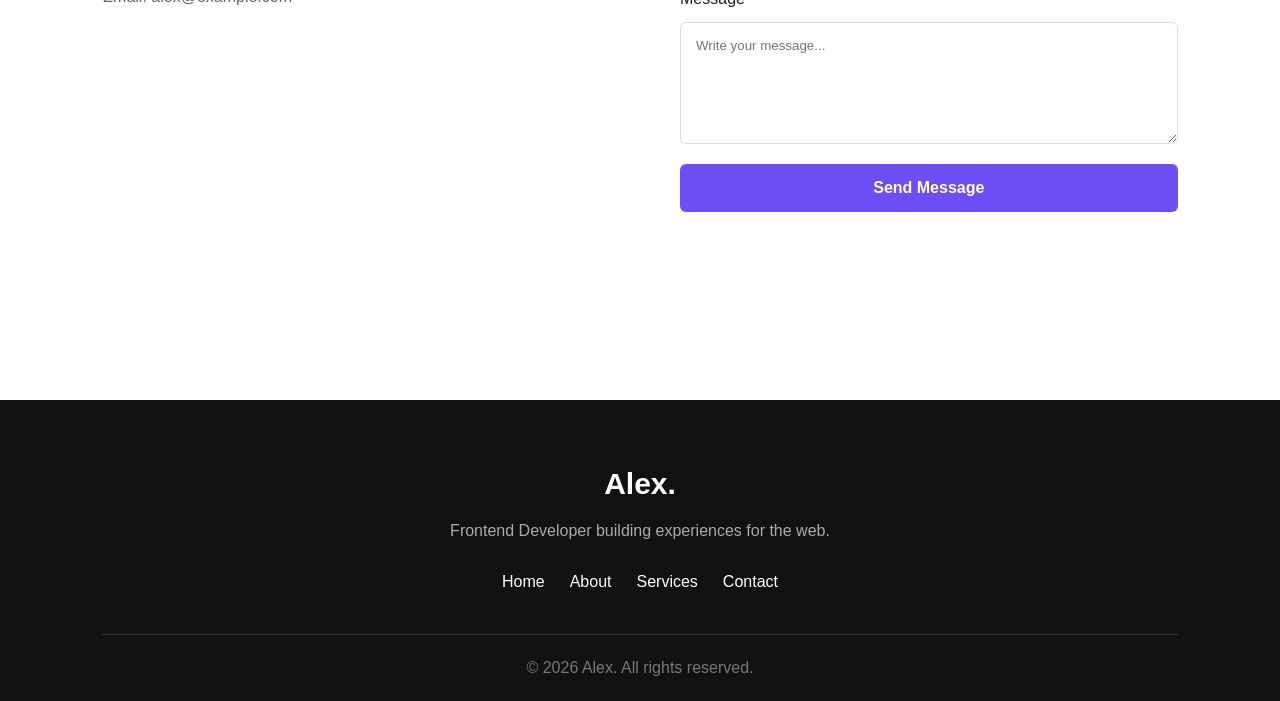
==== commit 01629611: "Editing HTML and CSS" ====
--- a/index.html
+++ b/index.html
@@ -1,17 +1,16 @@
 <!DOCTYPE html>
-<html lan="en">
-    <head>
-        <meta charset="UTF-8">
-<meta name="viewport" content="width=device-width, initial-scale=1.0">    
-<title>my assignment</title>
-<link rel="stylesheet" href="style.css">
-<!--<img src="myproject.jpg">-->
-    </head>
-    <body>
-
-
-        
-    <!-- ================= NAVBAR ================= -->
+<html lang="en">
+<head>
+    <meta charset="UTF-8">
+    <meta name="viewport" content="width=device-width, initial-scale=1.0">
+    <title>My Portfolio</title>
+    <link rel="stylesheet" href="style.css">
+</head>
+<body>
+
+
+
+      <!-- ================= NAVBAR ================= -->
 
     <nav class="navbar">
 
@@ -22,13 +21,14 @@
         <div class="nav-links">
             <a href="#home">Home</a>
             <a href="#about">About</a>
-            <a href="#skills">Skills</a>
-            <a href="#Services">Services</a>
+            <a href="#services">Services</a>
             <a href="#contact">Contact</a>
         </div>
 
     </nav>
-      <!-- ================= HOME ================= -->
+
+
+    <!-- ================= HOME ================= -->
 
     <section id="home" class="hero">
 
@@ -69,41 +69,50 @@
 
     </section>
 
-<!-- ===================== ABOUT =========================== -->
+
+    <!-- ================= ABOUT ================= -->
 
     <section id="about" class="about">
 
-   <div class="section-heading">
-
-    <p>Get to know me</p>
-    <h2>About Me</h2>
-
-    </div>
-
-    <div>
-        <p>I'm <strong>THE ONE</strong>, a Frontend Developer
-        
-            I build modern, responsive websites that are fast, accessible, and easy to use. 
-            I enjoy turning designs into clean code.
-          I enjoy turning ideas and designs into beautiful and functional websites.
-            I love learning about new technologies and solving real problems. 
-        </p>
-        <button class="btn">Let's Work Together</button>
-    </div>
-    <div class="about-image">
-        <img style="width: 250px;
-         height: 250px;
-         border-radius: 10%;
-          " src="my pic.png" alt="THE ONE profile picture">
-    </div>
-
-</div>
-    </section>    
-<br><br><br><br><br><br><br><br><br><br>
-    <section id="skills" class="skills">
         <div class="section-heading">
-            <p>What I can do</p>
-             <h3>My Skills</h3>
+
+            <p>Get to know me</p>
+
+            <h2>About Me</h2>
+
+        </div>
+
+
+        <div class="about-content">
+
+            <div class="about-text">
+
+                <h3>
+                    I'm passionate about building for the web.
+                </h3>
+
+                <p>
+                    I'm a frontend developer who enjoys turning
+                    ideas and designs into beautiful and functional
+                    websites.
+                </p>
+
+                <p>
+                    I enjoy learning new technologies, solving
+                    problems and creating experiences that are
+                    simple and enjoyable for users.
+                </p>
+
+                <a href="#contact" class="btn">
+                    Let's Work Together
+                </a>
+
+            </div>
+
+
+            <div class="skills">
+
+                <h3>My Skills</h3>
 
                 <ul>
                     <li>HTML</li>
@@ -113,13 +122,17 @@
                     <li>Responsive Design</li>
                 </ul>
 
+            </div>
+
         </div>
 
     </section>
 
-     <!-- ================= SERVICES ================= -->
-
-    <section id="Services" class="services">
+
+
+    <!-- ================= SERVICES ================= -->
+
+    <section id="services" class="services">
 
         <div class="section-heading">
 
@@ -194,7 +207,8 @@
 
     </section>
 
-    <!-- ================= CONTACT ================= -->
+
+     <!-- ================= CONTACT ================= -->
 
     <section id="contact" class="contact">
 
@@ -272,13 +286,13 @@
 
     </section>
 
-     <!-- ================= FOOTER ================= -->
+    <!-- ================= FOOTER ================= -->
 
     <footer>
 
         <div class="footer-content">
 
-            <h2>THE ONE.</h2>
+            <h2>Alex.</h2>
 
             <p>
                 Frontend Developer building experiences for the web.
@@ -309,7 +323,8 @@
 
     </footer>
 
-
-   
-    </body>
+</body>
+
+</html>
+</body>
 </html>
--- a/style.css
+++ b/style.css
@@ -1,3 +1,6 @@
+/* =========================
+   RESET
+========================= */
 
 * {
     margin: 0;
@@ -77,6 +80,7 @@
     color: #6c4df6;
 }
 
+
 /* =========================
    GENERAL
 ========================= */
@@ -187,7 +191,7 @@
 
     object-fit: cover;
 
-    border-radius: 10%;
+    border-radius: 50%;
 
     border: 8px solid white;
 
@@ -221,7 +225,6 @@
 
     transform: translateY(-3px);
 }
-
 /* =========================
    ABOUT
 ========================= */
@@ -254,18 +257,10 @@
 
 .about-text p {
     color: #666;
-}
-.about-image {
-     
-    width: 20px;
-    height: 20px;
-
-    object-fit: cover;
-
-    border-radius: 10%;
-
-    border: 8px solid white;
-}
+
+    margin-bottom: 20px;
+}
+
 
 .skills {
     flex: 1;
@@ -383,8 +378,7 @@
     font-size: 35px;
 
     margin-bottom: 20px;
-}
-.contact-text p {
+}.contact-text p {
     color: #666;
 
     margin-bottom: 20px;
@@ -451,7 +445,6 @@
     background: #5034d4;
 }
 
-
 /* =========================
    FOOTER
 ========================= */
@@ -519,147 +512,82 @@
     color: #777;
 }
 
-   /* background-image: url("Logo\ Mockup\ on\ iron\ wall.jpg");
-    background-repeat: no-repeat;
-    background-attachment: fixed;
-    background-position: center; */
- /*
-    background: linear-gradient(to left, red, blue);
-    background-repeat: no-repeat;
-    background-attachment: fixed;
-}
-*/
-
-/*
-
-#heading{
-    color:red;
-    margin-top: 40px;
-    font-size: 60px;
-}
-.text{
-    color:blue;
-    margin-top: 40px;
-    font-size: 22px;
-}
-button{
-    background-color:purple;
-    color:white;
-    padding: 15px 35px;
-    border: none;
-    border-radius: 100%;
-    margin-top: 20px;
-    font-size: 16px;
-    cursor: pointer;
-    transition: 0.3s;
-    box-shadow: 0 5px 15px rgba(0,0,0,0.2);
-}
-body{
-    margin:30px;
-    margin-top: 40px;
-    text-align: center;
-    background-color: #f5f5f5;
-}
-button:hover{
-    background-color: darkviolet;
-}
-.omo{
-    background-color: red;
-    padding: 20px;
-    width: 300px;
-    margin: 30px auto;
-    border-radius: 10px;
-    border: 3px solid black;
-    text-align: center;
-   
-}*/
-
+
+/* =========================
+   RESPONSIVE DESIGN
+========================= */
 @media (max-width: 768px) {
-
-    .navbar {
-        padding: 18px 5%;
-    }
-
-
-    .nav-links {
-        gap: 12px;
-    }
-
-
-    .nav-links a {
-        font-size: 14px;
-    }
-
-
-    section {
-        padding: 100px 5%;
-    }
-
-
-    /* Hero */
-
-    .hero {
-        flex-direction: column;
-
-        text-align: center;
-
-        padding-top: 140px;
-    }
-
-
-    .hero h1 {
-        font-size: 50px;
-    }
-
-
-    .hero h2 {
-        font-size: 27px;
-    }
-
-
-    .hero-image img {
-        width: 260px;
-
-        height: 260px;
-    }
-
-
-    /* About */
-
-    .about-content {
-        flex-direction: column;
-
-        gap: 40px;
-    }
-
-
-    /* Services */
-
-    .service-container {
-        flex-direction: column;
-    }
-
-
-    /* Contact */
-
-    .contact-container {
-        flex-direction: column;
-
-        gap: 40px;
-    }
-
-
-    .section-heading h2 {
-        font-size: 35px;
-    }
-
-}
-
-
-/* =========================
-   SMALL PHONES
-========================= */
-
+    
+        .navbar {
+            padding: 18px 5%;
+        }
+        .nav-links {
+            gap: 12px;
+        }
+        .nav-links a {
+            font-size: 14px;
+        }
+
+        section {
+            padding: 100px 5%;
+        }
+
+        /* Hero */
+        .hero {
+            flex-direction: column;
+
+            text-align: center;
+        
+            padding-top: 140px;
+        }
+
+        .hero h1 {
+            font-size: 50px;
+        }
+
+        .hero h2 {
+            font-size: 27px;
+        }
+
+        .hero-image img{
+            width: 260px;
+
+            height: 260px;
+        }
+
+        /* About */
+
+        .about-content {
+            flex-direction: column;
+
+            gap: 40px;
+        }
+
+        /* Services */
+
+        .service-container {
+            flex-direction: column;
+        }
+
+        /* Contact */
+
+        .contact-container {
+            flex-direction: column;
+
+            gap: 40px;
+        }
+
+        .section-heading h2 {
+            font-size: 35px;
+        }
+
+    }
+
+
+
+    /* =========================
+    SMALL PHONES
+========================= */
 @media (max-width: 480px) {
 
     .navbar {
@@ -668,88 +596,31 @@
         gap: 10px;
     }
 
-
     .nav-links {
         gap: 10px;
     }
 
-
     .nav-links a {
         font-size: 12px;
     }
 
-
-    .hero {
-        flex-direction: column;
-    }
-
-
     .hero h1 {
         font-size: 42px;
     }
 
-
     .hero h2 {
         font-size: 23px;
     }
 
-
     .hero-image img {
         width: 220px;
 
-        height: 220px;
-    }
-
+        height: 200px;
+    }
 
     .footer-links {
         flex-wrap: wrap;
     }
-}
-
-
-@media (min-width: 768px) {
-
-    .hero h1 {
-        font-size: 35px;
-    }
-    
-.about {
-    background: white;
-}
-
-
-.about-content {
-    display: flex;
-
-    justify-content: space-between;
-
-    gap: 80px;
-}
-
-.about-text {
-    flex: 1;
-}
-
-
-.about-text h3 {
-    font-size: 30px;
-
-    margin-bottom: 20px;
-}
-
-
-.about-text p {
-    color: #666;
-}
-.about-image {
-     
-    width: 200px;
-    height: 100px;
-
-    object-fit: cover;
-
-    border-radius: 10%;
-
-    border: 8px solid white;
-}
+
+
 }
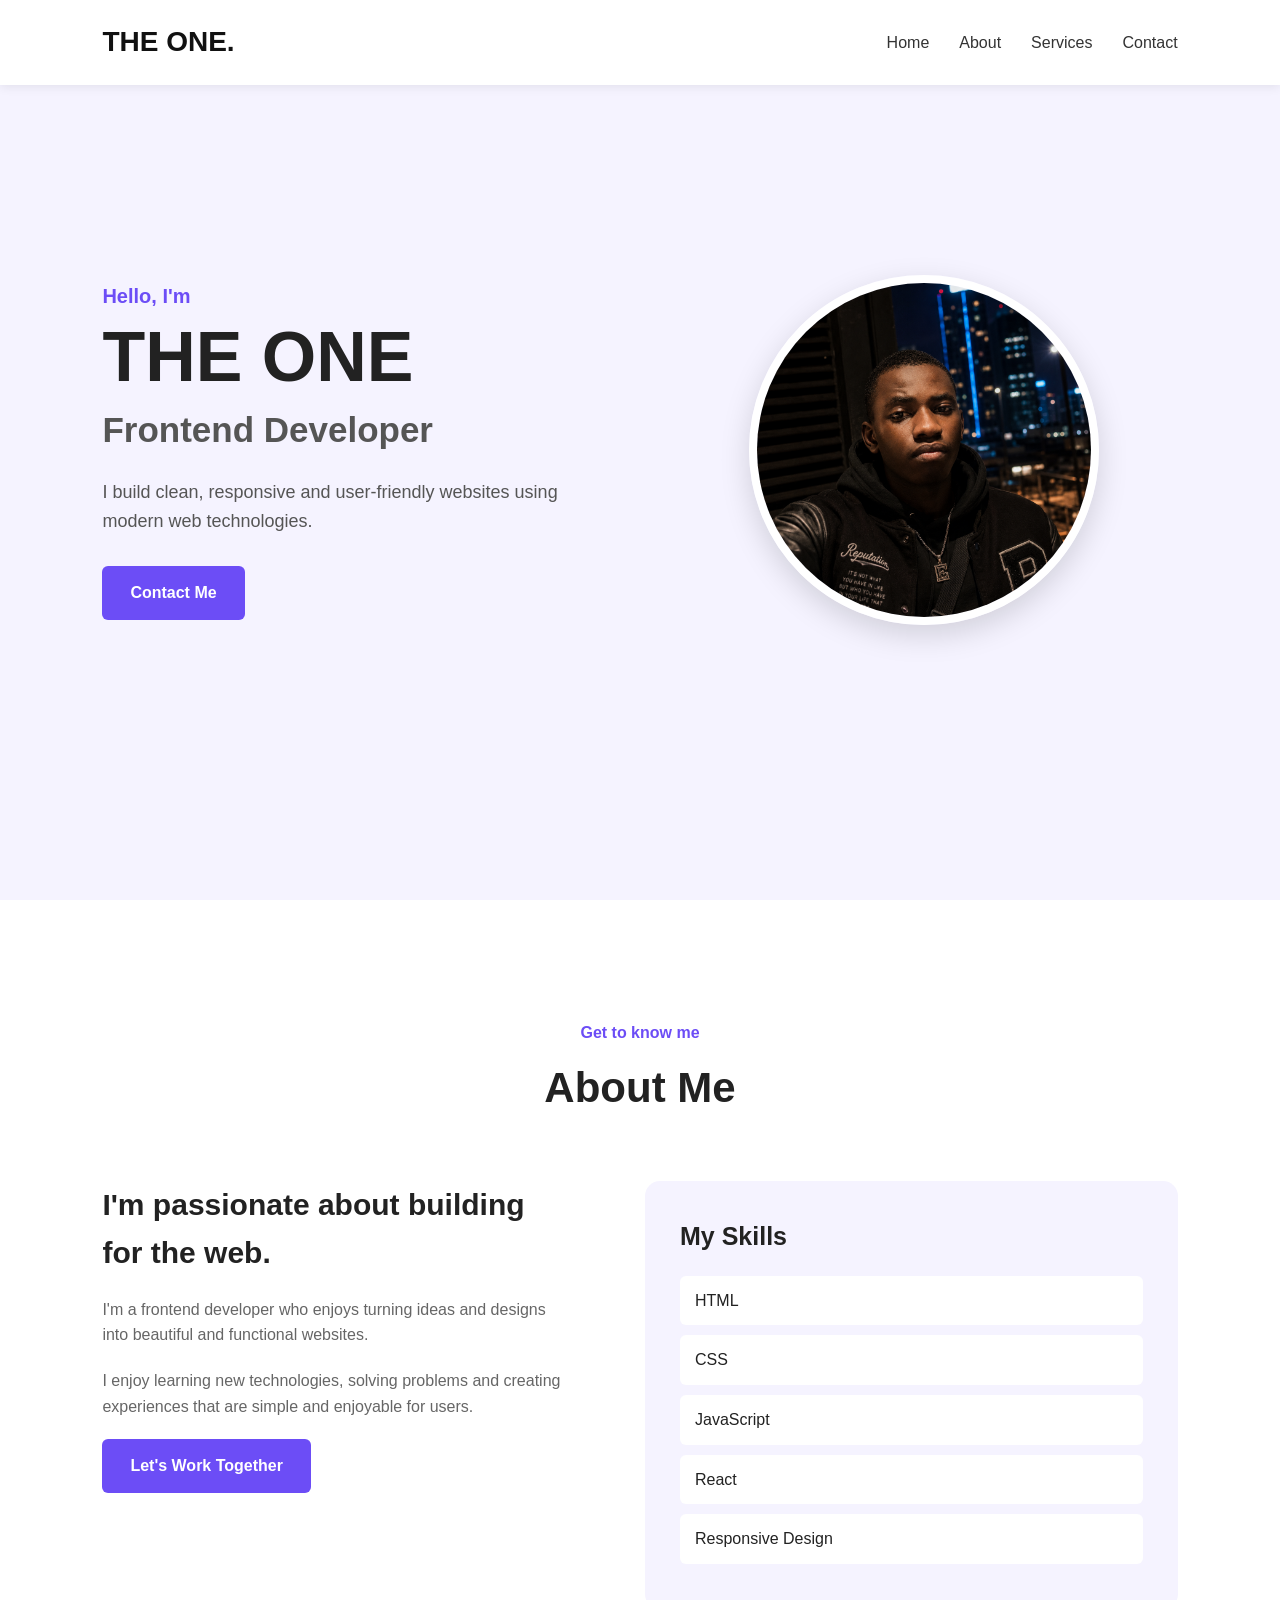
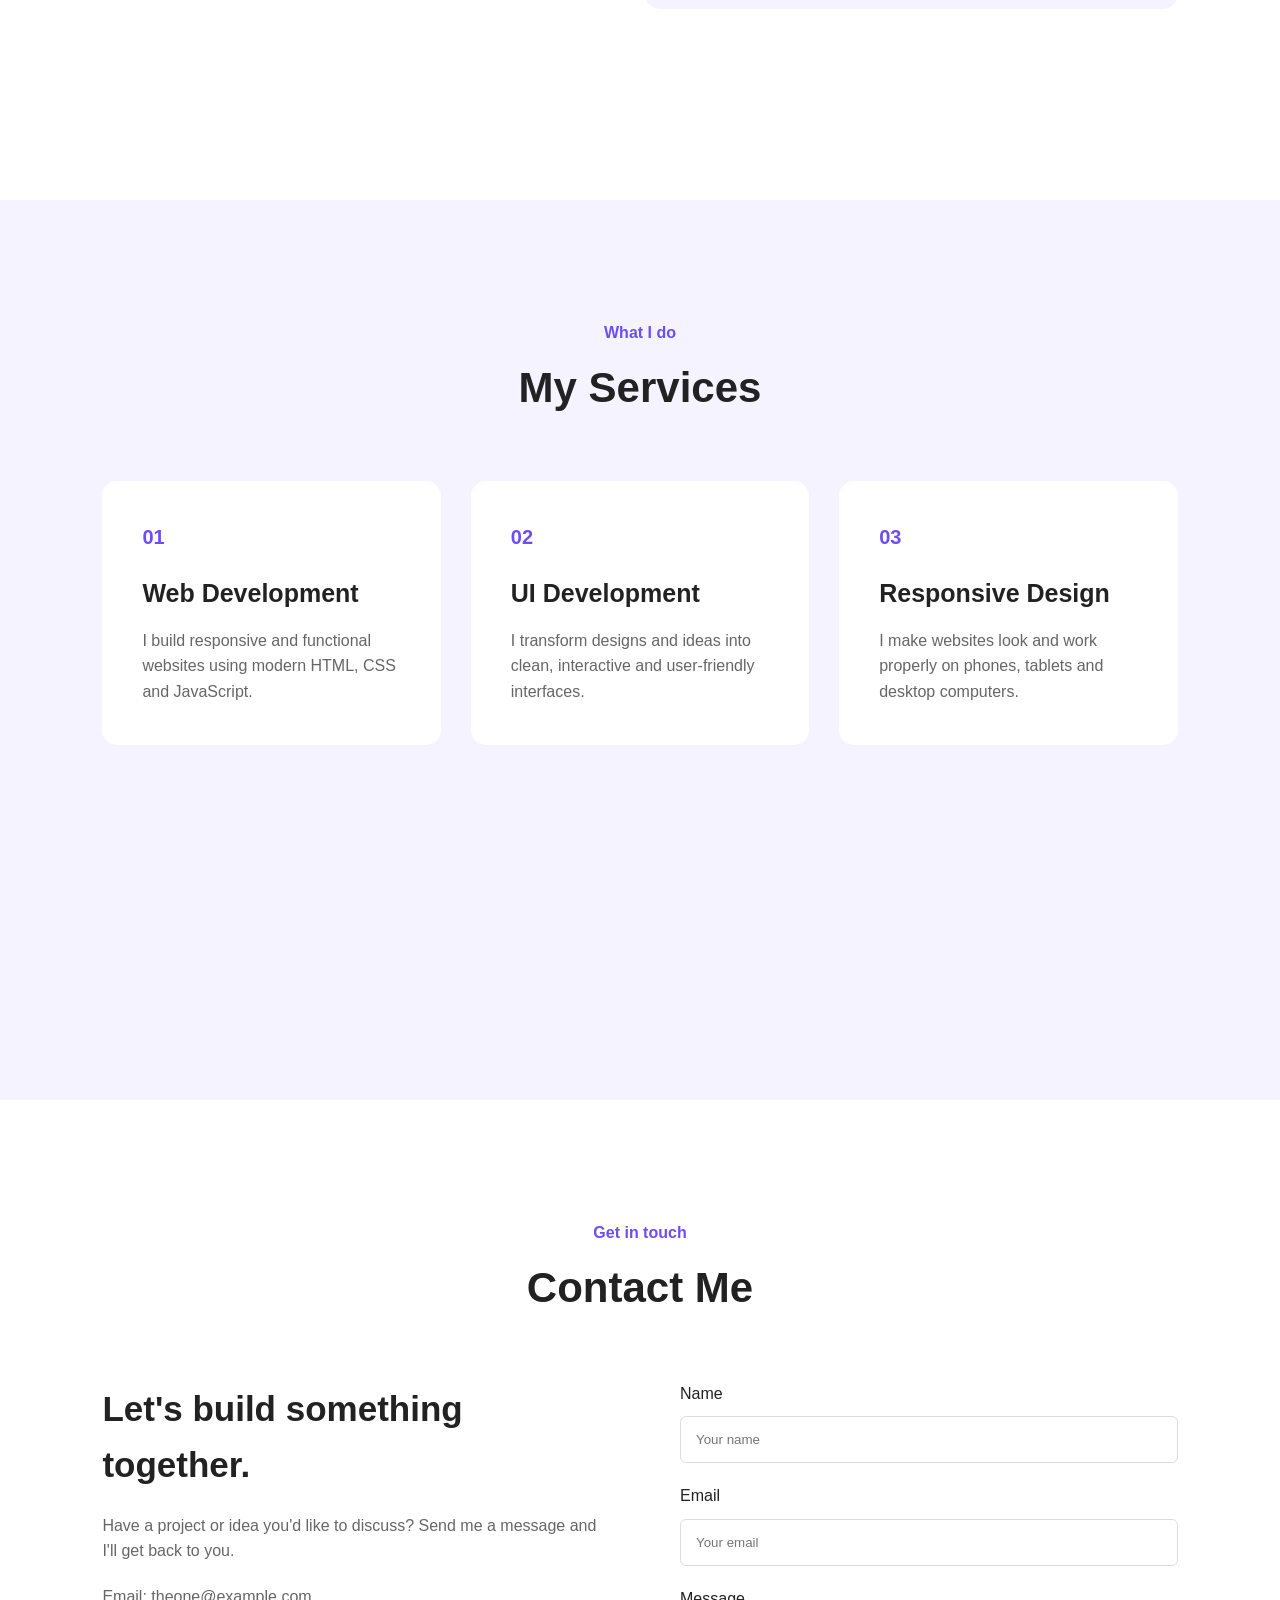
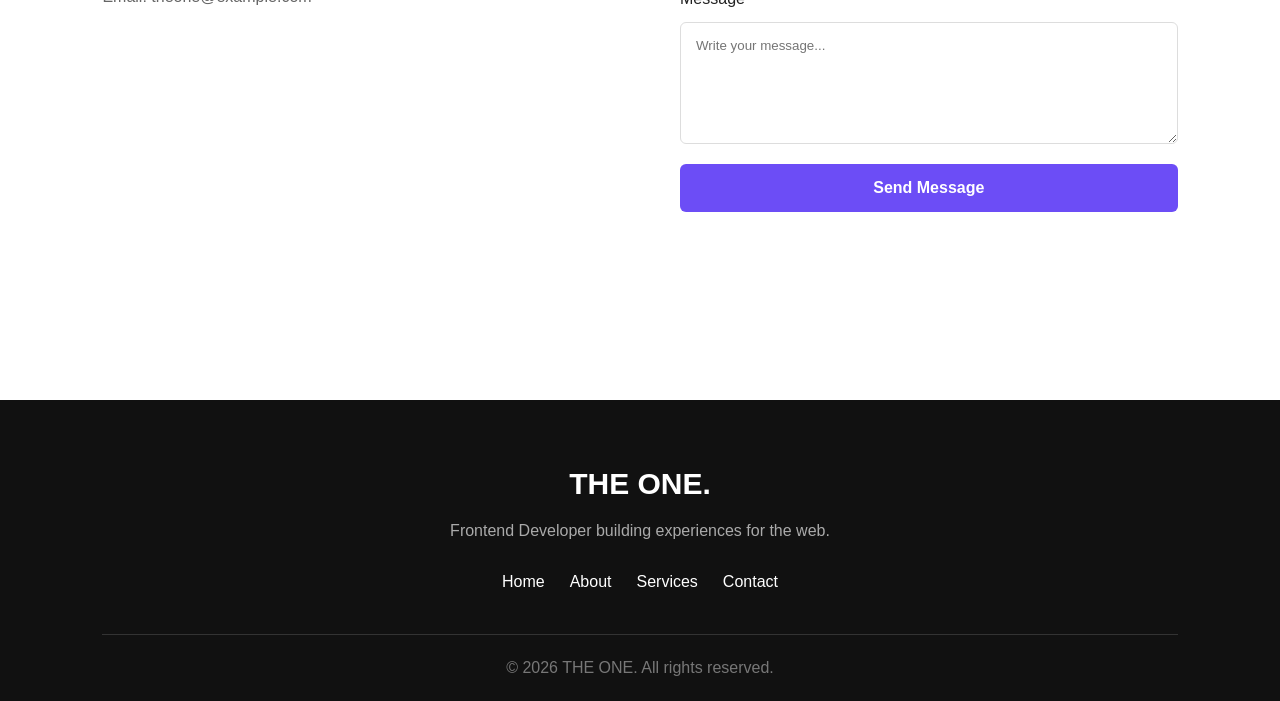
==== commit f2841522: "Updating HTML" ====
--- a/index.html
+++ b/index.html
@@ -235,7 +235,7 @@
                 </p>
 
                 <p>
-                    Email: alex@example.com
+                    Email: theone@example.com
                 </p>
 
             </div>
@@ -292,7 +292,7 @@
 
         <div class="footer-content">
 
-            <h2>Alex.</h2>
+            <h2>THE ONE.</h2>
 
             <p>
                 Frontend Developer building experiences for the web.
@@ -316,7 +316,7 @@
         <div class="copyright">
 
             <p>
-                © 2026 Alex. All rights reserved.
+                © 2026 THE ONE. All rights reserved.
             </p>
 
         </div>
